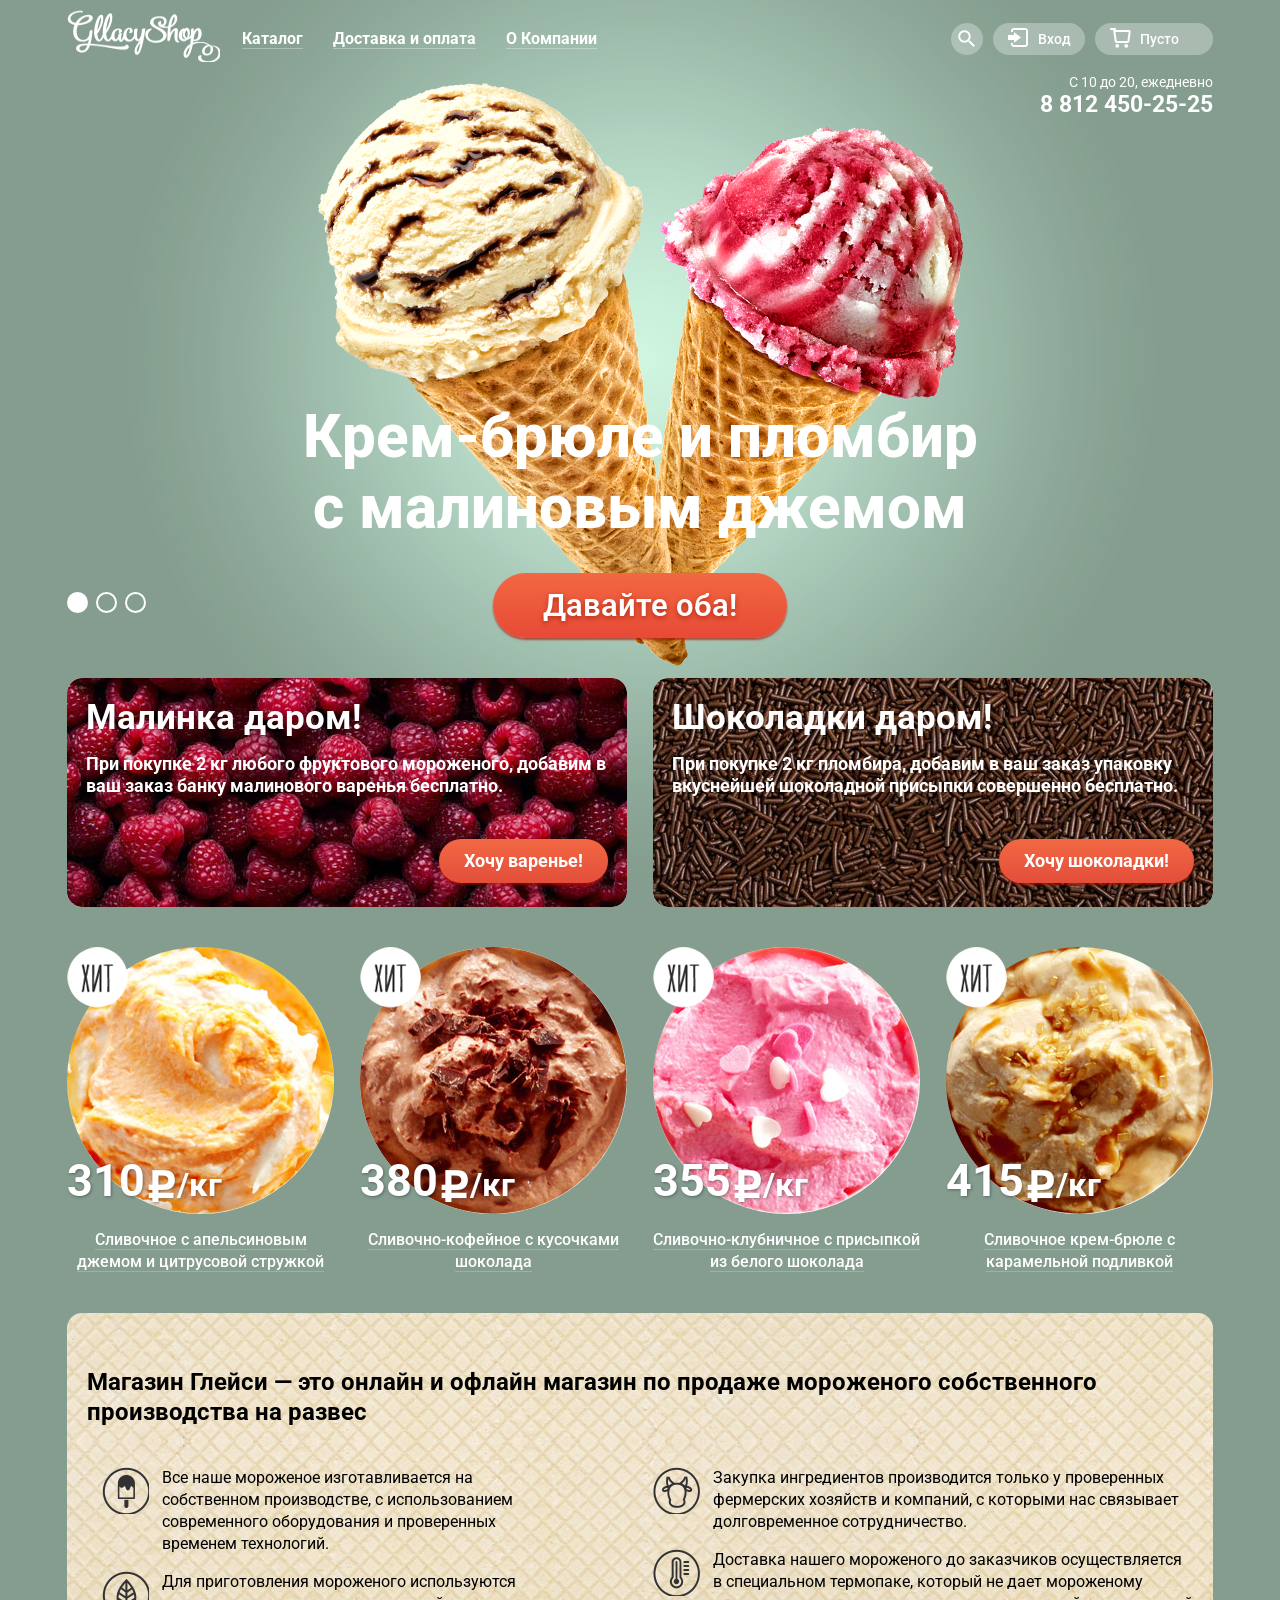
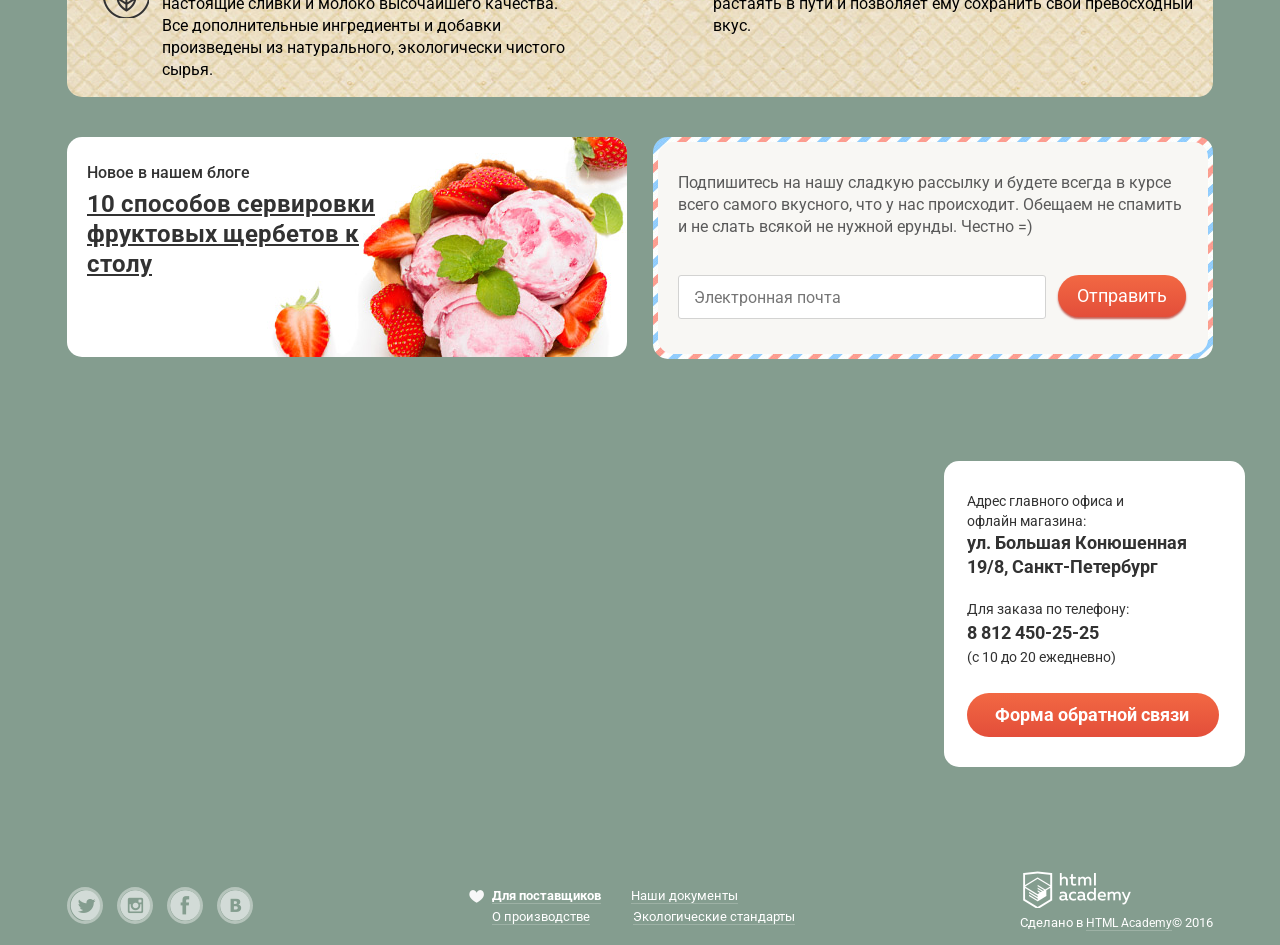
==== index.html @ 18c5b80d "gllacy" ====
<!DOCTYPE html>
<html lang="ru">

<head>
    <meta charset="utf-8">
    <link rel="stylesheet" href="css/style-min.css">
    <link rel="stylesheet" href="css/normalize-min.css">
    <link href="https://fonts.googleapis.com/css?family=Roboto:400,500,700,900&subset=latin,cyrillic" rel="stylesheet" type="text/css">
    <title>Gllacy</title>
</head>

<body>
    <input type="radio" id="btn-1" name="toggle" checked>
    <input type="radio" id="btn-2" name="toggle">
    <input type="radio" id="btn-3" name="toggle">
    <div class="site-wrapper">
        <div class="content-wrapper">
            <header class="main-header clearfix">
                <div class="main-logo">
                    <img src="img/logo.png" alt="Header Logo" height="52" width="153">
                </div>
                <nav class="main-navigation">
                    <ul class="main-navigation-items">
                        <li>
                            <a href="catalog.html">Каталог</a>
                            <ul class="main-navigation-inside-menu">
                                <li><a href="#">Новинки</a></li>
                                <li><a href="#">Сливочное</a></li>
                                <li><a href="#">Щербеты</a></li>
                                <li><a href="#">Фруктовый лёд</a></li>
                                <li><a href="#">Мелорин</a></li>
                            </ul>
                        </li>
                        <li><a href="#">Доставка и оплата</a></li>
                        <li><a href="#">О Компании</a></li>
                    </ul>
                </nav>
                <div class="user">
                    <div class="user-block">
                        <div class="search-block">
                            <a class="search-link sprite" href="#"></a>
                            <form action="#" method="POST">
                                <input type="search" name="search" placeholder="Что ищем?">
                            </form>
                        </div>

                        <div class="user-login-block">
                            <a class="user-login-link" href="#">Вход</a>
                            <form class="clearfix" action="#" method="POST">
                                <input type="email" name="login-email" id="login-email" placeholder="Электронная почта">
                                <input type="password" name="login-password" id="login-password" placeholder="Пароль">
                                <button class="btn" type="submit">Войти</button>
                                <div class="form-link">
                                    <a href="#">Забыли пароль?</a>
                                    <a href="#">Новая регистрация</a>
                                </div>
                            </form>
                        </div>

                        <div class="user-box">
                            <a class="user-box-link" href="#">Пусто</a>
                        </div>
                    </div>

                    <div class="user-contacts">
                        <p>С 10 до 20, ежедневно <span class="user-contacts-number">8 812 450-25-25</span></p>
                    </div>
                </div>
            </header>
            <div class="slider">
                <div class="slide" id="slide1">
                    <div class="slide-title">Крем-брюле и пломбир с малиновым джемом</div>
                    <a class="slide-btn" href="#">Давайте оба!</a>
                </div>
                <div class="slide" id="slide2">
                    <div class="slide-title">Шоколадный пломбир и лимонный сорбет</div>
                    <a class="slide-btn" href="#">Давайте оба!</a>
                </div>
                <div class="slide" id="slide3">
                    <div class="slide-title">Пломбир с помадкой и клубничный щербет</div>
                    <a class="slide-btn" href="#">Давайте оба!</a>
                </div>
                <div class="slider-controls">
                    <label for="btn-1"></label>
                    <label for="btn-2"></label>
                    <label for="btn-3"></label>
                </div>
            </div>
            <div class="promo clearfix">
                <div class="promo-left">
                    <h2 class="promo-title">Малинка даром!</h2>
                    <p>При покупке 2 кг любого фруктового мороженого, добавим в ваш заказ банку малинового варенья бесплатно.</p>
                    <a class="btn" href="#">Хочу варенье!</a>
                </div>
                <div class="promo-right">
                    <h2 class="promo-title">Шоколадки даром!</h2>
                    <p>При покупке 2 кг пломбира, добавим в ваш заказ упаковку вкуснейшей шоколадной присыпки совершенно бесплатно.</p>
                    <a class="btn" href="#">Хочу шоколадки!</a>
                </div>
            </div>
            <div class="ice-creams-wrapper clearfix">
                <div class="ice-creams">
                    <div class="ice-cream">
                        <div class="ice-cream-price">
                            <a href="#" class="bestseller-img">
                                <img src="img/orange-ice-cream.jpg" alt="Сливочно-апельсиновое мороженое" width="267" height="267">
                            </a>
                            <span class="price">
                  <span>310</span>
                            <span>/кг</span>
                            </span>
                        </div>
                        <p><a href="#">Сливочное с апельсиновым джемом и цитрусовой стружкой</a></p>
                        <a class="btn" href="#">Быстрый просмотр</a>
                    </div>
                </div>


                <div class="ice-creams">
                    <div class="ice-cream">
                        <div class="ice-cream-price">
                            <a href="#">
                                <img src="img/choco-ice-cream.jpg" alt="Сливочно-кофейное мороженое" width="267" height="267">
                            </a>
                            <span class="price">
                  <span>380</span>
                            <span>/кг</span>
                            </span>
                        </div>
                        <p><a href="#">Сливочно-кофейное с кусочками шоколада</a></p>
                        <a class="btn" href="#">Быстрый просмотр</a>
                    </div>
                </div>

                <div class="ice-creams">
                    <div class="ice-cream">
                        <div class="ice-cream-price">
                            <a href="#">
                                <img src="img/strawberry-ice-cream.jpg" alt="Сливочно-клубничное мороженое" width="267" height="267">
                            </a>
                            <span class="price">
                  <span>355</span>
                            <span>/кг</span>
                            </span>
                        </div>
                        <p><a href="#">Сливочно-клубничное с присыпкой из белого шоколада</a></p>
                        <a class="btn" href="#">Быстрый просмотр</a>
                    </div>
                </div>

                <div class="ice-creams">
                    <div class="ice-cream">
                        <div class="ice-cream-price">
                            <a href="#">
                                <img src="img/caramel-ice-cream.jpg" alt="крем-брюле мороженое" width="267" height="267">
                            </a>
                            <span class="price">
                  <span>415</span>
                            <span>/кг</span>
                            </span>
                        </div>
                        <p><a href="#">Сливочное крем-брюле с карамельной подливкой</a></p>
                        <a class="btn" href="#">Быстрый просмотр</a>
                    </div>
                </div>
            </div>

            <section class="content-description clearfix">
                <h3 class="content-description-h3">Магазин Глейси  — это онлайн и офлайн магазин по продаже мороженого собственного производства на развес</h3>
                <div class="content-description-left">
                    <p class="left-1">Все наше мороженое изготавливается на собственном производстве, с использованием современного оборудования и проверенных временем технологий.</p>
                    <p class="left-2">Для приготовления мороженого используются настоящие сливки и молоко высочайшего качества. Все дополнительные ингредиенты и добавки произведены из натурального, экологически чистого сырья.</p>
                </div>
                <div class="content-description-right">
                    <p class="right-1">Закупка ингредиентов производится только у проверенных фермерских хозяйств и компаний, с которыми нас связывает долговременное сотрудничество.</p>
                    <p class="right-2">Доставка нашего мороженого до заказчиков осуществляется в специальном термопаке, который не дает мороженому растаять в пути и позволяет ему сохранить свой превосходный вкус.</p>
                </div>
            </section>
            <div class="blog clearfix">
                <div class="blog-news">
                    <h2 class="blog-news-title">Новое в нашем блоге</h2>
                    <p class="blog-news-text"><a href="#">10 способов сервировки фруктовых щербетов к столу</a></p>

                </div>
                <div class="delivery">
                    <div class="delivery-content">
                        <p>Подпишитесь на нашу сладкую рассылку и будете всегда в курсе всего самого вкусного, что у нас происходит. Обещаем не спамить и не слать всякой не нужной ерунды. Честно =)</p>
                        <form action="#" method="POST">
                            <input type="email" name="email" placeholder="Электронная почта">
                            <button class="btn" type="submit" name="button">Отправить</button>
                        </form>
                    </div>
                </div>
            </div>
        </div>
        <div class="map clearfix">
            <div class="map-frame">
                <iframe src="https://www.google.com/maps/embed?pb=!1m18!1m12!1m3!1d1998.5989424124054!2d30.320894616195037!3d59.9387968690478!2m3!1f0!2f0!3f0!3m2!1i1024!2i768!4f13.1!3m3!1m2!1s0x4696310fca5ba729%3A0xea9c53d4493c879f!2z0JHQvtC70YzRiNCw0Y8g0JrQvtC90Y7RiNC10L3QvdCw0Y8g0YPQuy4sIDE5LCDQodCw0L3QutGCLdCf0LXRgtC10YDQsdGD0YDQsywg0KDQvtGB0YHQuNGPLCAxOTExODY!5e0!3m2!1sru!2sgr!4v1468565893571"
                    width="100%" height="450" frameborder="0" style="border:0" allowfullscreen></iframe>
            </div>
            <div class="contacts">
                <p>Адрес главного офиса и
                    <br>офлайн магазина:<span>ул. Большая Конюшенная 19/8, Санкт-Петербург</span></p>
                <p>Для заказа по телефону:
                    <br><span>8 812 450-25-25</span>(с 10 до 20 ежедневно)</p>
                <a href="#" class="btn">Форма обратной связи</a>
            </div>
        </div>
        <div class="content-wrapper">
            <footer class="main-footer clearfix">
                <div class="social">
                    <a href="#" class="social-btn social-icon-tw">Twitter</a>
                    <a href="#" class="social-btn social-icon-insta">Instagram</a>
                    <a href="#" class="social-btn social-icon-fb">Facebook</a>
                    <a href="#" class="social-btn social-icon-vk">Vkontakte</a>
                </div>

                <ul class="production">
                    <li class="production-list"><a href="#">Для поставщиков</a></li>
                    <li class="production-list"><a href="#">Наши документы</a></li>
                    <li class="production-list"><a href="#">О производстве</a></li>
                    <li class="production-list"><a href="#">Экологические стандарты</a></li>
                </ul>

                <div class="copyright">
                    <a href="#" class="copyright-logo"></a>
                    <p class="copyright-text">Сделано в <a href="http://www.htmlacademy.ru">HTML Academy</a>© 2016</p>
                </div>
            </footer>
            <div class="modal-overlay"></div>
            <div class="feedback">
                <button class="feedback-btn feedback-btn-close" type="button" name="button"><img src="img/reset.png" alt="закрыть" width="17" height="17">закрыть</button>
                <div class="feedback-title">Мы обязательно вам ответим!</div>
                <form action="#" method="post">
                    <input type="text" name="login" id="name-feedback" placeholder="Как вас зовут?">
                    <input type="email" name="email" id="email-feedback" placeholder="Ваша почта для ответа?">
                    <textarea name="name" rows="8" cols="40" placeholder="Напишите что-нибудь..."></textarea>
                    <button class="btn" type="submit" name="button">Отправить</button>
                </form>
            </div>
        </div>
    </div>
    <script src="js/popup-min.js"></script>
</body>

</html>
---- css/style-min.css ----
body{font-family:"Roboto","Arial",sans-serif;font-size:16px;font-weight:400;color:#fff;background-color:#849d8f}body input,body textarea{color:#000}.clearfix::after{content:"";display:table;clear:both}.main-logo{float:left;width:160px;padding-top:10px}.main-navigation{float:left;width:650px}.main-navigation-items .active{border:none}.main-navigation-items{padding:23px 0;margin:0;font-size:0;list-style:none}.main-navigation-items>li{position:relative;display:inline-block;vertical-align:top;margin-right:0;padding-bottom:5px;font-size:16px}.main-navigation-items>li>a{position:relative;display:block;padding:7px 15px;font-size:16px;line-height:18px;font-weight:700;color:#fff;text-decoration:none}.main-navigation-items>li>a::before{content:"";display:block;position:absolute;top:25px;left:15px;right:15px;height:1px;background-color:rgba(255,255,255,.3)}.inner-page .active::before,.main-navigation-items>li:hover>a::before,body>input[type=radio]{display:none}.inner-page main{border-bottom:1px solid #a9bbb1}.main-navigation-items>li:hover>a{background:#f8f7f4;color:#333;border-radius:50px;text-decoration:none}.main-navigation-items>li>a:active{background:#ededed;color:#333;border-radius:50px;text-decoration:none;box-shadow:inset 0 2px 1px 0 #696969}.main-navigation-items li:hover a~.main-navigation-inside-menu,.search-block:hover .search-link~form,.user-login-block:hover .user-login-link~form{display:block}.main-navigation-inside-menu{position:absolute;top:36px;left:-5px;z-index:100;display:none;width:145px;padding:0;margin:0;box-shadow:0 20px 20px 0 rgba(0,0,0,.4);list-style:none;border-bottom-left-radius:5px;border-bottom-right-radius:5px}.main-navigation-inside-menu li:first-child a{border-top-left-radius:5px;border-top-right-radius:5px}.main-navigation-inside-menu li:last-child a{border-bottom-left-radius:5px;border-bottom-right-radius:5px}.main-navigation-inside-menu a{font-size:14px;line-height:16px;display:block;padding-left:20px;padding-top:8px;padding-bottom:7px;color:#323232;background:#f8f7f4;text-decoration:none}.main-navigation-inside-menu a:hover{background:#fbded7;color:#323232}.main-navigation-inside-menu a:active{background:#f6b5a5;color:#fff}.main-navigation-inside-menu li:first-child a{position:relative;font-size:14px;line-height:16px;padding-top:12px;padding-bottom:12px;font-weight:700}.main-navigation-inside-menu li:first-child a:after{content:"";position:absolute;top:40px;left:8px;right:8px;height:1px;background:#d1d0ce}.main-navigation-inside-menu li:last-child a{padding-bottom:15px}.user{max-width:267px;float:right;margin-top:23px;font-size:0}.search-link{display:block;text-indent:-1000px;background-color:rgba(255,255,255,.3);border-radius:50%;width:32px;height:32px}.search-link::before{content:"";position:absolute;top:7px;left:7px;background-image:url(../img/sprite.png);background-position:-171px -134px;width:17px;height:17px}.search-link:hover::before{background-position:-144px -134px}.search-block{position:relative;display:inline-block;vertical-align:top;font-size:16px;margin-right:10px;padding-bottom:5px}.search-block form{position:absolute;top:37px;left:-308px;z-index:100;display:none;width:310px;background:#f8f7f4;padding:20px 15px;border-radius:5px;box-shadow:0 20px 20px 0 rgba(0,0,0,.4)}.search-block form input[type=search]{width:100%;height:42px;padding:8px 13px;box-sizing:border-box;border:1px solid #d3d3d2;border-radius:3px}.search-block form input[type=search]:hover{border-radius:3px;border:2px solid #c7c6c5}.search-block form input[type=search]:focus{border-radius:3px;border:2px solid #8fbdec}.user-login-block{position:relative;display:inline-block;vertical-align:top;font-size:16px;margin-right:10px;padding-bottom:5px;width:92px}.user-login-link::before{content:"";position:absolute;top:5px;left:15px;background:url(../img/sprite.png) no-repeat;width:20px;height:19px;background-position:-142px -35px}.user-login-link:hover::before{background-position:-163px -64px}.user-login-link{display:block;padding:8px 15px 8px 45px;line-height:16px;font-size:14px;font-weight:500;color:#fff;text-decoration:none;background-color:rgba(255,255,255,.3);border-radius:50px}.user-login-link:hover{background:#f8f7f4;color:#323232}.user-login-block form{position:absolute;top:37px;left:-184px;z-index:9;display:none;width:240px;padding:18px 20px;background:#f8f7f4;border-radius:5px;box-shadow:0 20px 20px 0 rgba(0,0,0,.4)}.user-login-block form input[type=email],.user-login-block form input[type=password]{width:241px;height:44px;padding:10px 15px;margin-bottom:20px;box-sizing:border-box;border:1px solid #d3d3d2;border-radius:5px}.delivery-content input[type=email]:hover,.user-login-block form input[type=email]:hover,.user-login-block form input[type=password]:hover{border-radius:3px;border:2px solid #c7c6c5}.delivery-content input[type=email]:focus,.user-login-block form input[type=email]:focus,.user-login-block form input[type=password]:focus{border-radius:3px;border:2px solid #8fbdec}.user-login-block .btn{font-size:18px;line-height:24px;font-weight:500;padding:11px 25px;margin-right:18px;border-radius:23px;color:#fff;background:#e95038;background-image:linear-gradient(to bottom,#f26843,#e34e3a);border:none}.form-link{width:120px;float:right}.user-login-block form a{display:block;vertical-align:top;font-size:13px;line-height:24px;font-weight:400;color:#323232}.user-box{display:inline-block;vertical-align:top;font-size:14px;position:relative;width:118px;padding-bottom:5px}.user-box-link{display:block;padding:8px 0 8px 45px;font-size:14px;line-height:16px;font-weight:500;color:#fff;background-color:rgba(255,255,255,.3);border-radius:50px;text-decoration:none}.user-box-link::before{content:"";position:absolute;top:5px;left:15px;background:url(../img/sprite.png) no-repeat;width:21px;height:20px;background-position:-5px -5px}.inner-page .user-box-link,.user-box-link:hover{color:#323232;background:#f7f6f3}.user-box-link:hover::before{width:21px;height:20px;background-position:-36px -5px}.inner-page .user-box-link::before{background-position:-67px -5px}.inner-page .user-box:hover .user-box-table{display:table}.user-box-table,.user-box-table .table-a{font-size:13px;line-height:16px;font-weight:400;color:#323232}.user-box-table{position:absolute;top:36px;right:-30px;z-index:10;display:none;width:540px;padding:15px 15px 17px;background:#f8f7f4;border-radius:3px;box-shadow:0 20px 20px 0 rgba(0,0,0,.4);border-collapse:separate}.user-box-table a{text-decoration:none}.user-box-table .table-a{text-decoration:none}.user-box-table td{padding-right:4px;padding-bottom:16px;max-width:187px}.user-box-table .box-btn .btn{font-family:"Roboto","Arial",sans-serif;font-size:18px;font-weight:700;line-height:24px;color:#fff;padding:10px 15px;float:right}.user-box-table .box-btn{padding:0}.user-box-table td:last-child{padding-right:0}.user-box-table .price-end{border-top:1px solid #cacac7;font-weight:700;font-size:15px;line-height:18px;padding-top:15px;padding-bottom:12px;text-align:right}.user-box-table .price-td{color:#cccbca}.user-contacts{font-size:14px;line-height:16px;font-weight:400;text-align:right}.user-contacts span{display:block;margin-top:3px;font-size:23px;line-height:24px;font-weight:700}.site-wrapper{min-width:940px;background-repeat:no-repeat;background-position:top center;transition:background-image .5s ease,background-color .5s ease}.site-wrapper:after,.site-wrapper:before{content:"";visibility:hidden;background-image:url(../img/ice-cream-third-slide.png)}.site-wrapper:after{background-image:url(../img/ice-creams-second-slide.png)}.content-wrapper{width:1146px;margin:0 auto;padding:0 27px}.content-wrapper .btn{cursor:pointer;background-image:linear-gradient(to bottom,#f26843,#e34e3a);border-radius:50px;box-shadow:0 2px 2px 0 rgba(172,16,0,.64)}.content-wrapper .btn:hover,.site-wrapper .btn:hover{background-image:linear-gradient(to bottom,#f58669,#ec6f5e)}.content-wrapper .btn:active,.site-wrapper .btn:active{background-image:linear-gradient(to top,#e0603e,#d84732);box-shadow:inset 0 2px 2px 0 #942718}.slider{position:relative;padding-top:270px;text-align:center;color:#fff;margin-bottom:40px}.slide{display:none}.slide-title{width:700px;margin:0 auto 30px;font-weight:800;font-size:60px}.slider label:hover{background-color:rgba(255,255,255,.3)}.slide-btn{display:inline-block;padding:12px 50px;font-weight:600;font-size:31px;line-height:41px;vertical-align:top;color:#fff;text-decoration:none;text-shadow:0 2px 5px rgba(160,32,11,.76);background:#f26843;background:-moz-linear-gradient(top,#f26843 0%,#e74a35 100%);background:-webkit-linear-gradient(top,#f26843 0%,#e74a35 100%);background:linear-gradient(to bottom,#f26843 0%,#e74a35 100%);border-radius:100px;box-shadow:0 2px 2px rgba(172,16,0,.64)}.slide-btn:hover{background:-moz-linear-gradient(top,#f58669 0%,#ec6f5e 100%);background:-webkit-linear-gradient(top,#f58669 0%,#ec6f5e 100%);background:linear-gradient(to bottom,#f58669 0%,#ec6f5e 100%);box-shadow:0 2px 2px #ac1000;color:#fff}.slide-btn:active{background:-moz-linear-gradient(top,#d84732 0%,#e1613e 100%);background:-webkit-linear-gradient(top,#d84732 0%,#e1613e 100%);background:linear-gradient(to bottom,#d84732 0%,#e1613e 100%);box-shadow:inset 0 2px 2px #ac1000}.slider-controls{position:absolute;bottom:25px;left:0;z-index:20;font-size:0}.slider-controls label{display:inline-block;width:17px;height:17px;margin-right:8px;vertical-align:top;background-color:transparent;border:2px solid #fff;border-radius:50%;cursor:pointer}#btn-1:checked~.site-wrapper #slide1,#btn-2:checked~.site-wrapper #slide2,#btn-3:checked~.site-wrapper #slide3{display:block}#btn-1:checked~.site-wrapper{background-color:#849d8f;background-image:url(../img/ice-creams-first-slide.png)}#btn-2:checked~.site-wrapper{background-color:#8996a6;background-image:url(../img/ice-creams-second-slide.png)}#btn-3:checked~.site-wrapper{background-color:#9d8b84;background-image:url(../img/ice-cream-third-slide.png)}#btn-1:checked~.site-wrapper label[for=btn-1],#btn-2:checked~.site-wrapper label[for=btn-2],#btn-3:checked~.site-wrapper label[for=btn-3]{background-color:#fff}.promo-title{margin:0;font-size:35px;line-height:41px;font-weight:700}.promo-left,.promo-right{width:522px;float:left;padding:19px 19px 24px;border-radius:15px}.promo-left{margin-right:26px;background:url(../img/content-raspberries.jpg) no-repeat}.promo-right{background:url(../img/content-choco.jpg) no-repeat}.promo .btn{float:right;display:inline-block;vertical-align:top;font-size:18px;line-height:24px;font-weight:700;padding:10px 25px;color:#fff;text-decoration:none;background:#ef6441;background-image:linear-gradient(to bottom,#f26843,#e34e3a);border-radius:50px}.promo .btn:hover{background-image:linear-gradient(to bottom,#f58669,#ec6f5e)}.promo .btn:active{background-image:linear-gradient(to top,#e0603e,#d84732);box-shadow:inset 0 2px 2px 0 #942718}.promo-left p,.promo-right p{font-size:18px;line-height:22px;font-weight:700;margin:15px 0 42px}.ice-creams,.promo .promo-left,.promo-right{margin-bottom:40px}.ice-creams{width:267px;float:left;margin-right:26px;text-align:center;border-radius:5px}.ice-creams:last-child{margin-right:0}.catalog-items:hover,.ice-creams:hover{z-index:100}.catalog-items,.ice-creams{position:relative}.catalog-items::after,.ice-creams::after{position:absolute;content:"";top:-5px;left:-5px;z-index:1;display:none;width:278px;height:405px;border-radius:4px;background:#f8f7f4;opacity:.3;box-shadow:0 20px 20px 0 rgba(0,0,0,.4)}.catalog-items:hover::after,.ice-creams:hover::after{display:block}.catalog-item .btn,.ice-cream .btn{position:absolute;left:25px;right:25px;top:320px;z-index:10;display:none;font-size:18px;line-height:24px;font-weight:700;text-align:center;text-decoration:none;color:#fff;padding:10px 13px;background:#f06341;background-image:linear-gradient(to bottom,#f26843,#e34e3a);border-radius:50px}.bestseller-item>p,.catalog-item>p,.ice-cream>p{text-align:center;margin:8px 0 0}.catalog-item>p>a,.ice-cream>p>a{font-size:16px;line-height:22px;font-weight:500;color:#fff;text-decoration:none;border-bottom:1px solid #9db1a5}.blog-news-text a:active,.blog-news-text a:hover,.catalog-item>p>a:active,.catalog-item>p>a:hover,.ice-cream>p>a:active,.ice-cream>p>a:hover{color:#ffbc9e}.catalog-items:hover .btn,.ice-cream:hover .btn,.ice-creams:hover .btn{display:inline-block;background-image:linear-gradient(to bottom,#f26843,#e34e3a);margin-top:20px}.catalog-content img,.catalog-item img,.ice-cream img,.ice-creams img{border-radius:50%}.catalog-price,.ice-cream-price{position:relative;font-size:45px;line-height:45px;font-weight:700}.catalog-items:hover .btn,.ice-cream:hover .btn{vertical-align:top}.catalog-items .btn:hover,.ice-cream .btn:hover{background-image:linear-gradient(to bottom,#f58669,#ec6f5e)}.catalog-items.btn:active,.ice-cream .btn:active{background-image:linear-gradient(to top,#e0603e,#d84732);box-shadow:inset 0 2px 2px 0 #942718}.ice-cream::before{content:"";position:absolute;width:61px;height:61px;top:0;left:0;background:url(../img/bestseller.png) no-repeat;z-index:101}.price{position:absolute;bottom:14px;left:0}.price span:first-child::before{content:"";position:absolute;top:15px;left:80px;width:31px;height:36px;background:url(../img/sprite.png) no-repeat;background-position:-211px -88px}.price span:first-child{position:relative;padding-right:21px;text-shadow:1px 1px 3px rgba(49,50,53,.5)}.price span:last-child{padding-right:0;font-size:33px;text-shadow:1px 1px 3px rgba(49,50,53,.5)}.catalog-item,.ice-cream{z-index:2;position:relative}.content-description{background-image:url(../img/wafer-bg.jpg);background-repeat:repeat;color:#000;margin-bottom:40px;padding-top:30px;padding-left:20px;padding-bottom:0;border-radius:15px}.content-description-left{width:480px;float:left}.content-description-right{width:480px;float:right;padding-right:20px}.content-description p{font-size:16px;line-height:22px}.content-description-left .left-1::before{content:"";position:absolute;left:15px;background:url(../img/sprite.png) no-repeat;width:47px;height:47px;background-position:-199px -5px}.content-description-left .left-2::before,.content-description-right .right-1::before,.content-description-right .right-2::before{content:"";position:absolute;left:15px;background:url(../img/sprite.png) no-repeat;width:47px;height:47px;background-position:-46px -105px}.content-description-left,.content-description-right,.range-filter label[for=max-price]{position:relative}.content-description-left p{padding-left:75px}.content-description-right .right-1::before,.content-description-right .right-2::before{left:-60px;background-position:-65px -35px}.content-description-right .right-2::before{background-position:-5px -164px}.blog-news-text a,.content-description-h3{font-size:24px;line-height:30px}.blog{margin-bottom:40px}.blog-news{width:520px;float:left;padding:25px 20px 30px;border-radius:15px;background:url(../img/strawberry-bg.jpg) no-repeat}.blog-news-title{padding:0;margin:0 0 5px;font-size:16px;line-height:22px;font-weight:500;color:#323232}.blog-news-text{margin:0 0 48px}.blog-news-text a{display:block;width:295px;font-weight:700;color:#323232}.delivery{width:550px;float:right;padding:5px;border-radius:15px;background:url(../img/email-pattern.jpg)}.delivery-content{width:510px;padding:30px 20px 35px;border-radius:15px;background:#f8f7f4}.delivery-content p{margin:0 0 37px;color:#5a5a5a;line-height:22px}.delivery-content input[type=email]{font-size:16px;line-height:24px;font-weight:400;width:368px;height:44px;box-sizing:border-box;padding:10px 15px;border-radius:3px;border:1px solid #d3d3d2;margin-right:8px}.delivery-content .btn{display:inline-block;vertical-align:top;padding:9px 19px;font-size:18px;line-height:24px;color:#fff;text-decoration:none;background:#f06441;background-image:linear-gradient(to bottom,#f26843,#e34e3a);border-radius:50px;border:none}.social{width:200px;float:left;margin-right:200px}.main-footer{margin-top:120px}.blog-img{margin:0}.catalog-form fieldset,.catalog-items{display:inline-block;vertical-align:top}.catalog-form fieldset{position:relative;border:none;background:#a9b9af;border-radius:50px;padding:9px 16px 9px 13px;margin-right:15px;margin-bottom:38px}.catalog-form legend{position:absolute;top:-21px;left:14px;font-size:14px;line-height:16px}.catalog-form select{background:0 0;border:none;color:#fff;outline:none;font-size:16px;line-height:18px;font-weight:500}.catalog-content{font-size:0;margin-bottom:46px}.catalog-items{width:267px;margin-right:25px;margin-bottom:35px}.catalog-item{font-size:16px}.catalog-content .catalog-items:nth-child(4n){margin-right:0}.catalog-form{width:880px;font-size:0;margin-bottom:2px}.container-main-title{margin:-12px 0 47px}.range-filter{width:188px;position:relative;font-size:14px;line-height:16px}.range-filter .scale{width:188px;height:4px;background:#d1dad3;margin:7px auto}.range-filter .bar{width:55%;margin-left:23px;height:4px;background:#f8f7f4}.range-filter .price-controls{position:absolute;top:-38px;left:43px}.price-controls input{width:66px;font-size:14px;line-height:16px;font-family:"Roboto",sans-serif;color:#fff;background:0 0;border:none;outline:none}.range-filter .toggle{position:absolute;top:-8px;width:20px;height:20px;background:#f8f7f4;border-radius:50%;box-shadow:0 2px 2px 0 rgba(0,0,0,.1);cursor:pointer}.range-filter .min-toggle:hover{top:-9px;left:21px;border:1px solid transparent}.range-filter .max-toggle:hover{top:-9px;right:49px;border:1px solid transparent}.min-toggle{left:22px}.max-toggle{right:50px}.range-filter label[for=max-price]:before{content:"";position:absolute;top:7px;left:-15px;width:7px;height:1px;background:#fff}.catalog-form .catalog-form-select{padding:7px 9px 8px}.catalog-form-select:hover{background:#fff;cursor:pointer}.catalog-form-select:hover select{color:#323232;cursor:pointer}.catalog-form option{color:#323232;font-size:14px;line-height:16px}.catalog-form input[type=checkbox],.catalog-form input[type=radio]{display:none}.fat-content label{padding-right:18px}.fat-content label,.fillers-content label{position:relative;padding-left:32px;font-size:16px;line-height:18px;font-weight:500}.fat-content label:last-of-type,.fillers-content label:last-of-type{padding-right:0}.fillers-content label{padding-right:21px}.fat-content label::before{content:"";position:absolute;top:1px;left:3px;width:18px;height:18px;border:1px solid #f8f7f4;border-radius:50%;background:0 0}.input-radio:checked+label::after{content:"";position:absolute;top:6px;left:8px;width:10px;height:10px;background:#f8f7f4;border-radius:50%}.fillers-content label::before{content:"";position:absolute;top:1px;left:2px;width:18px;height:18px;border:1px solid #fff;border-radius:3px;background:0 0}.input-checkbox:checked+label::after{content:"";position:absolute;top:5px;left:5px;width:15px;height:14px;background-image:url(../img/sprite.png);background-position:-128px -5px;background-repeat:no-repeat}.fat-content label:hover::before,.fillers-content label:hover::before{width:16px;height:16px;border-width:2px}.inner-page label{cursor:pointer}body .btn,body input{outline:none;border:none}.catalog-form .catalog-btn{display:inline-block;vertical-align:top;font-size:16px;line-height:18px;font-weight:500;color:#fff;padding:7px 28px;background:#9cb0a4;border:2px solid #fbfcfb;border-radius:50px;cursor:pointer}.catalog-form .catalog-btn:hover{padding:9px 30px;background:#fbfcfb;border:none;color:#323232}.catalog-form .catalog-btn:active{padding:9px 30px;background:#eaeaea;border:none;color:#323232;box-shadow:inset 0 2px 2px 0 #696969}.pagination{float:right;width:267px;margin-bottom:30px;text-align:right;font-size:0}.pagination .active{background:#fff;color:#323232}.pagination .disabled{opacity:.3}.pagination a,.production a{color:#fff;text-decoration:none}.pagination a,.social-btn{display:inline-block;border-radius:50%}.pagination a{text-align:center;background:0 0;padding-left:1px;font-weight:500;line-height:27px;vertical-align:middle;width:27px;height:27px;font-size:16px}.pagination a:hover{background-color:#9db1a5;color:#fff}.pagination a:active{background:#fff;color:#323232}.pagination .next,.pagination .prev{position:relative;font-size:0}.pagination .next::before,.pagination .prev::before{content:"";position:absolute;background-image:url(../img/sprite.png)}.pagination .prev::before{left:10px;top:5px}.pagination .next::before{top:7px;right:10px}.pagination .prev::before{width:8px;height:14px;background-position:-231px -62px}.pagination .next::before{width:8px;height:14px;background-position:-193px -62px}.pagination .next:active,.pagination .next:hover,.pagination .prev:active,.pagination .prev:hover{background-color:transparent}.social-btn{vertical-align:top;width:30px;height:31px;margin-right:10px;border:3px solid #c2cec7;background:url(../img/sprite.png) no-repeat;background-position:-62px -164px;opacity:.8;font-size:0}.social-btn:hover{opacity:1}.social-btn:active{box-shadow:inset 0 2px 1px 0 #888}.social-icon-insta{background-position:-103px -105px}.social-icon-fb{background-position:-122px -64px}.social-icon-vk{background-position:-103px -164px}.production{position:relative;float:left;width:380px;padding:0 0 0 25px;margin:0 auto;font-size:0;text-align:left}.production-list{display:inline-block;vertical-align:top;margin-right:30px;margin-bottom:3px}.production::before{content:"";position:absolute;top:3px;left:2px;width:15px;height:13px;background:url(../img/sprite.png) no-repeat;background-position:-172px -35px}.production a{font-size:13px;line-height:18px;font-weight:400;border-bottom:1px solid #9db1a5}.production-list:first-child a{font-weight:700}.production li:nth-child(3){margin-right:43px}.copyright{position:relative;width:268px;float:right;text-align:right;margin-top:7px}.copyright-logo{position:absolute;top:-23px;left:78px;width:108px;height:37px;background:url(../img/logo-htmlacademy.png) no-repeat}.copyright-text a,.copyright>p{line-height:18px;font-weight:400;color:#fff}.copyright>p{margin-top:20px;font-size:13px}.copyright-text a{font-size:12px;text-decoration:none;border-bottom:1px solid #9db1a5}.copyright-text a:hover{color:#ffbc9e;border:none}.breadcrumbs-list a:active,.breadcrumbs-list a:hover,.copyright-text a:active,body a:hover{color:#ffbc9e}.breadcrumbs{padding:0;margin:16px 0 0;float:left;list-style:none;font-size:0}.breadcrumbs li{position:relative;display:inline-block;vertical-align:top;font-size:14px;line-height:16px;color:#fff;font-weight:400;padding-right:20px}.breadcrumbs li::before{content:"";position:absolute;top:5px;right:5px;width:6px;height:6px;background:url(../img/sprite.png) no-repeat;background-position:-183px -5px}.breadcrumbs li:last-child::before{display:none}.breadcrumbs-list a{text-decoration:none;font-size:14px;line-height:16px;color:#fff;font-weight:400;border-bottom:1px solid #aebeb5}.map-frame{position:absolute;z-index:5;width:100%;height:450px}.contacts{position:relative;z-index:6;width:255px;float:right;padding:30px 23px;margin-top:62px;margin-right:35px;border-radius:15px;background:#fff;font-size:14px;line-height:20px;font-weight:400;color:#323232}.contacts p{margin:0 0 18px}.contacts p:nth-child(2){line-height:24px;margin-bottom:24px}.contacts .btn,.contacts span{display:block;font-size:18px;line-height:24px;font-weight:700}.contacts .btn{display:inline-block;vertical-align:top;padding:10px 30px 10px 28px;border:none;border-radius:50px;text-decoration:none;color:#fff;background:#ee5c3e;background-image:linear-gradient(to bottom,#f26843,#e34e3a)}.feedback{position:fixed;top:25%;left:33%;z-index:100;width:427px;display:none;padding:16px 25px 25px;background:#f8f7f4;border-radius:7px}@keyframes bounce{0%{transform:translateY(-2000px)}70%{transform:translateY(30px)}90%{transform:translateY(-10px)}to{transform:translateY(0)}}.feedback-show{display:block;animation:bounce .6s}@keyframes shake{0%,to{transform:translateX(0)}10%,30%,50%,70%,90%{transform:translateX(-10px)}20%,40%,60%,80%{transform:translateX(10px)}}.modal-error{animation:shake .6s}.feedback-title{position:relative;margin-bottom:20px;font-size:24px;line-height:28px;color:#323232}.feedback-btn{position:absolute;top:15px;right:20px;z-index:100;width:20px;height:20px;border:none;background-color:transparent;outline:none;cursor:pointer;font-size:0}.feedback input[type=email],.feedback input[type=text]{font-family:"Roboto","Arial",sans-serif;font-size:16px;line-height:24px;padding:10px 12px;margin-bottom:20px;width:265px;height:44px;box-sizing:border-box;display:block;border-radius:3px;border:1px solid #d3d3d2}.feedback input[type=email]:hover,.feedback input[type=text]:hover{border-radius:3px;border:2px solid #c7c6c5}.feedback input[type=email]:focus,.feedback input[type=text]:focus{border-radius:3px;border:2px solid #8fbdec}.feedback textarea{width:100%;height:154px;box-sizing:border-box;padding:7px 12px;border-radius:3px;font-size:16px;line-height:24px;border:1px solid #d3d3d2;outline:none;margin-bottom:20px;resize:none}textarea:hover{border-radius:3px;border:2px solid #c7c6c5}textarea:focus{border-radius:3px;border:2px solid #8fbdec}.feedback .btn{float:right;display:block;vertical-align:top;font-size:18px;line-height:24px;font-weight:700;padding:10px 24px;color:#fff;text-decoration:none;border:none;background:#ef6441;background-image:linear-gradient(to bottom,#f26843,#e34e3a);border-radius:50px}.modal-overlay{position:fixed;top:0;left:0;z-index:12;display:none;width:100%;height:100%;background:rgba(0,0,0,.3)}.modal-overlay-show{display:block}.inner-footer{margin-top:50px}.active{background:#d07058;color:#fff;border-radius:50px;text-decoration:none}
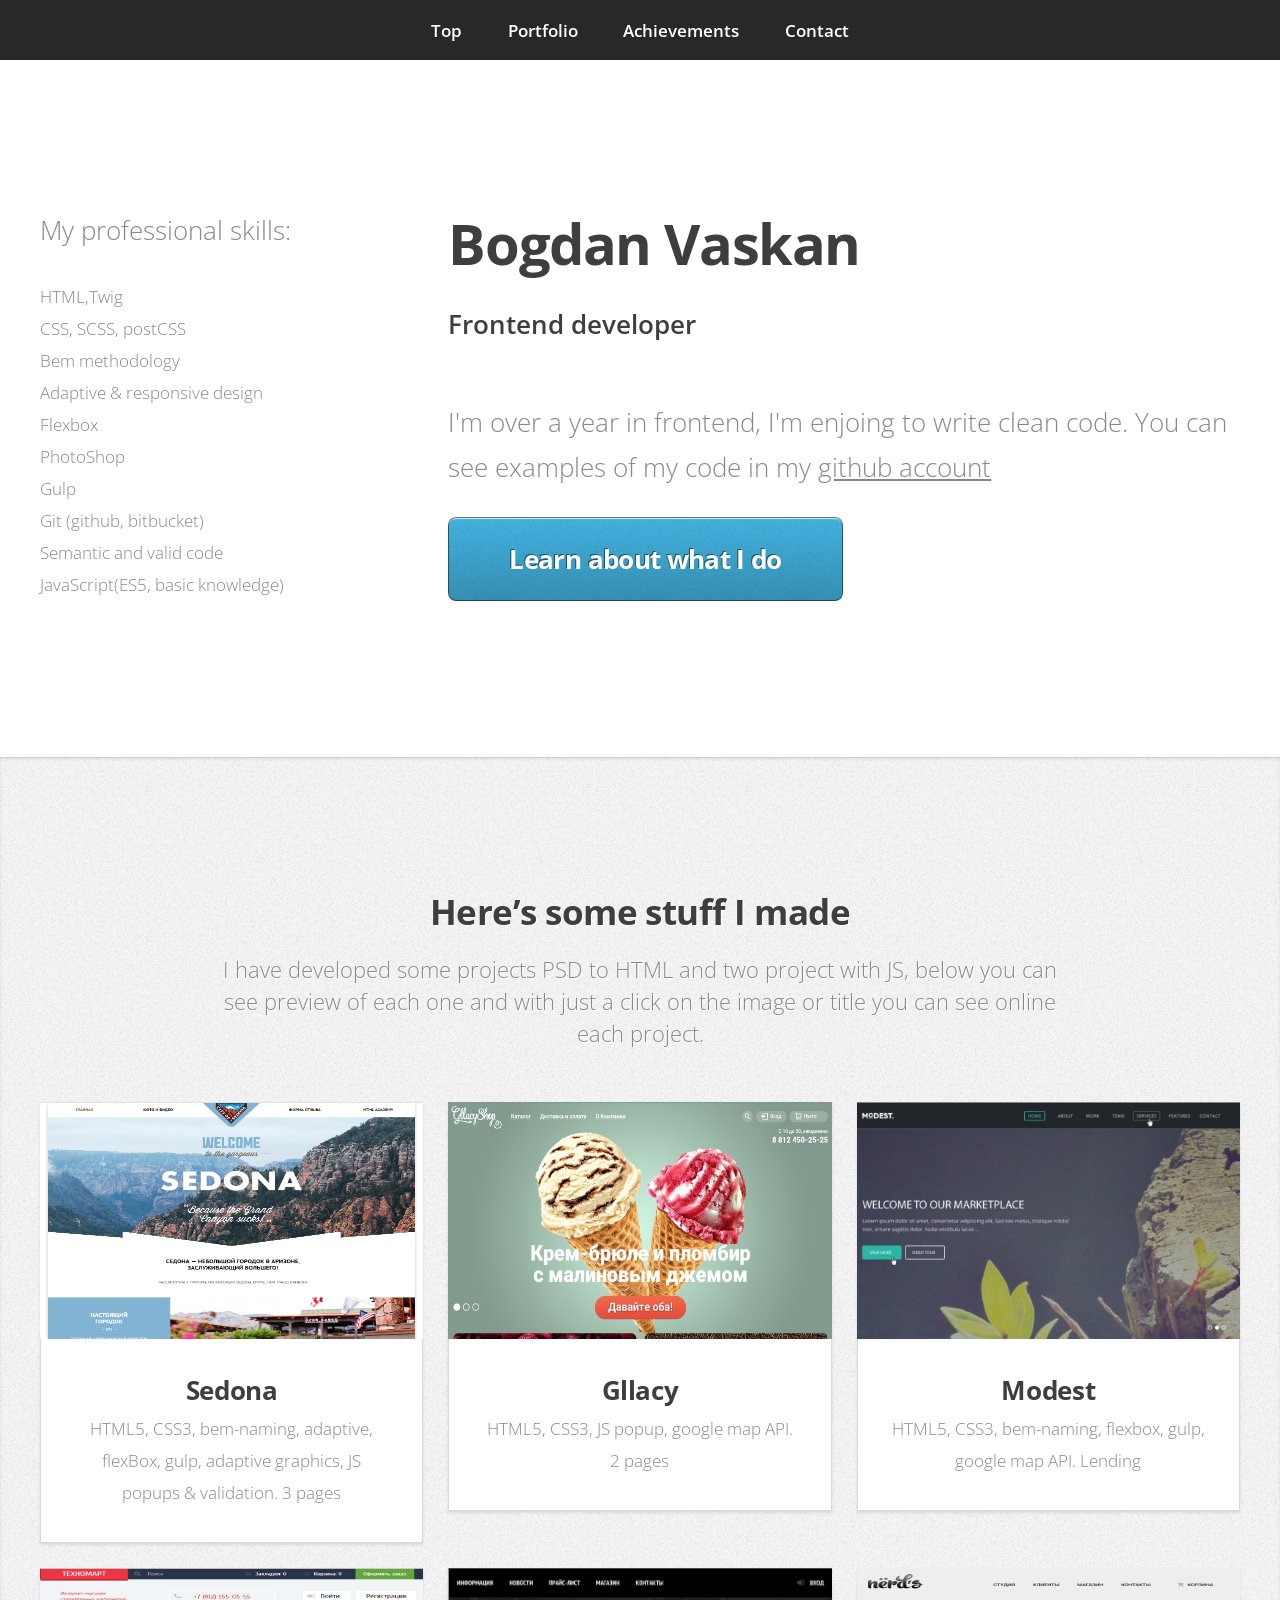
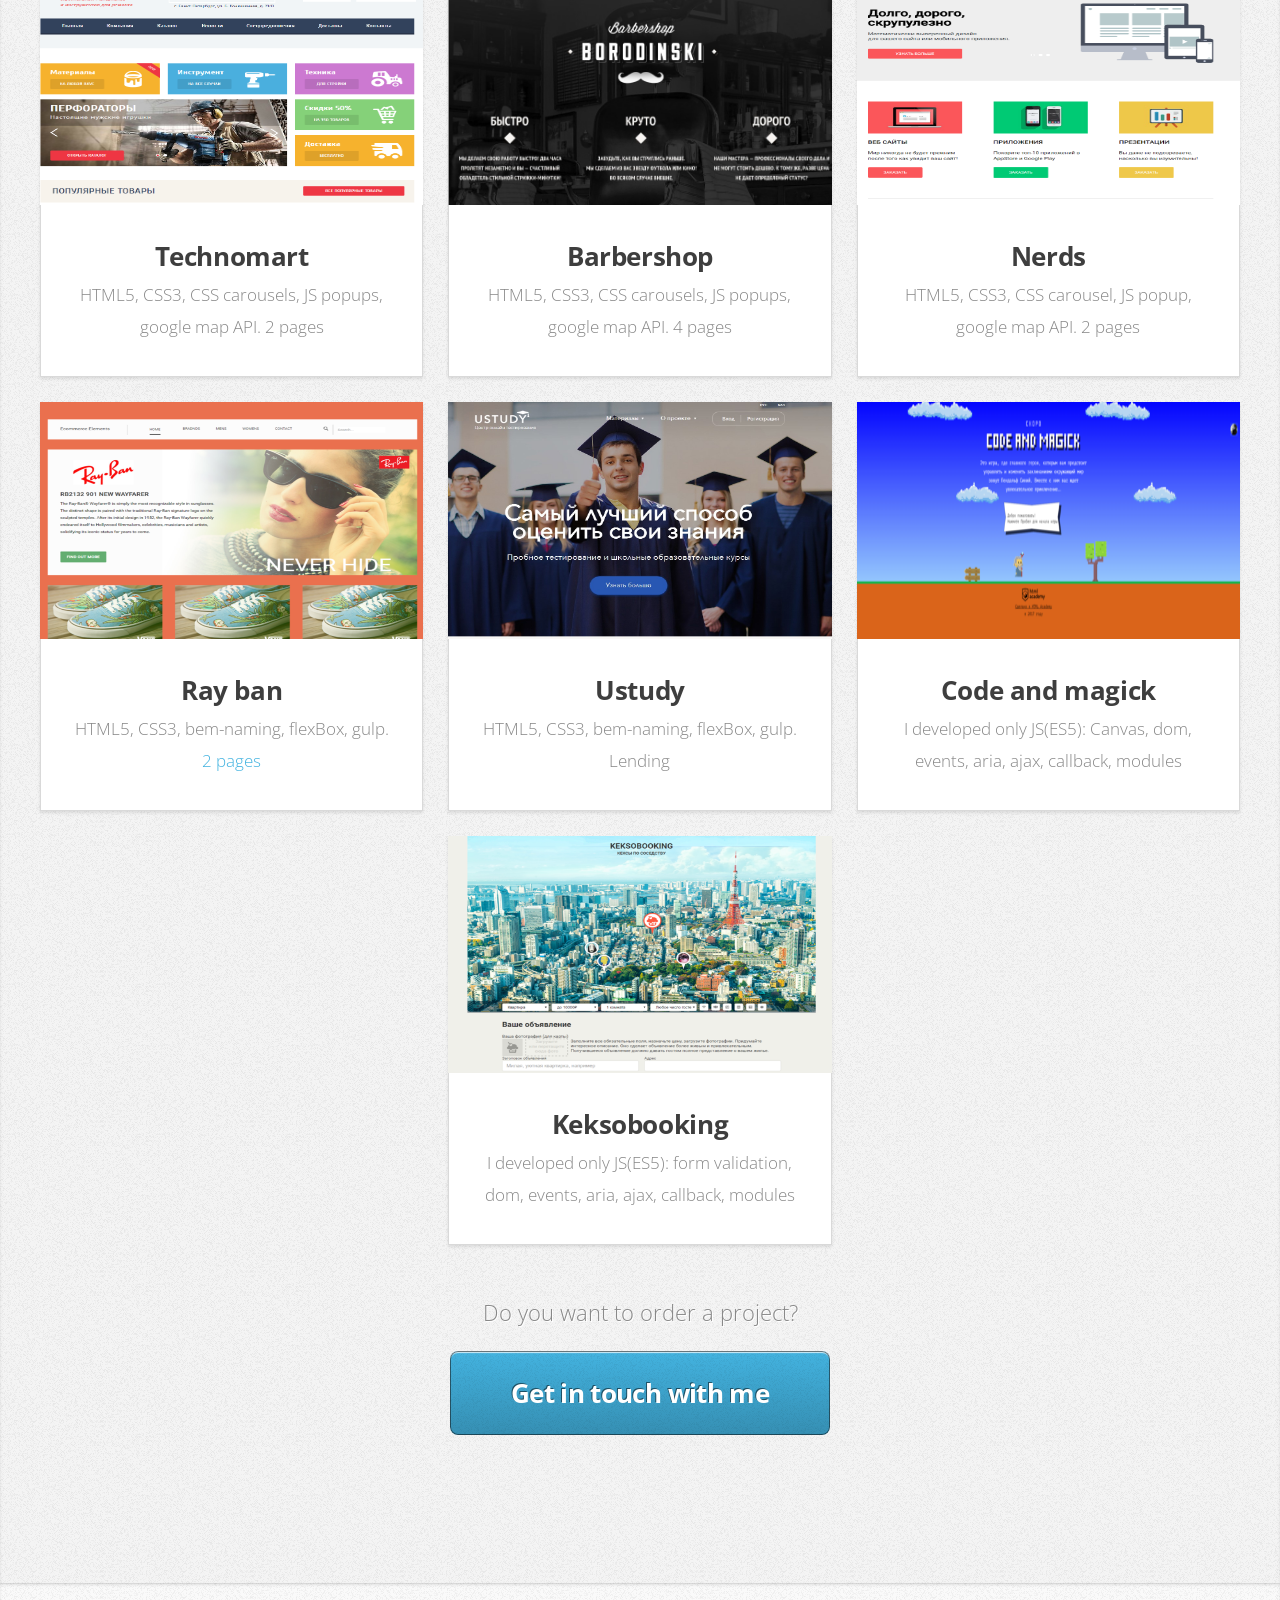
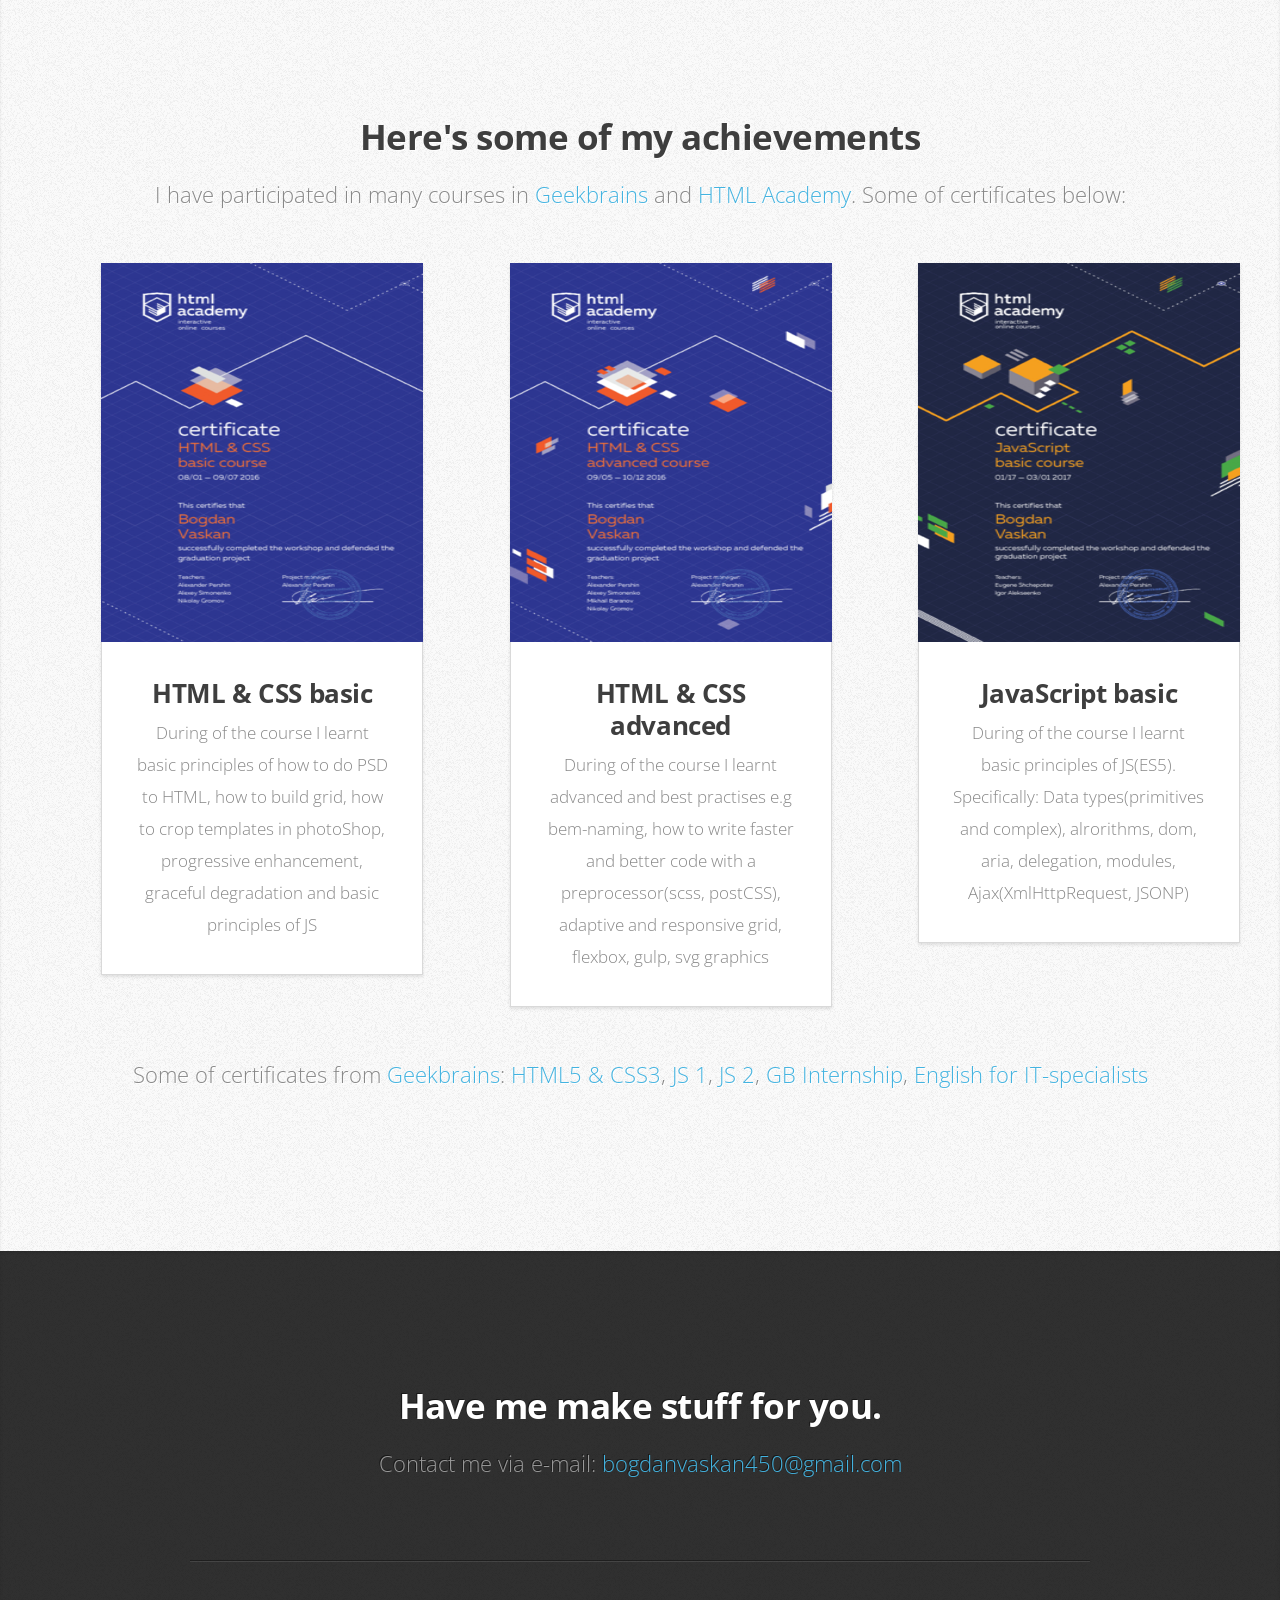
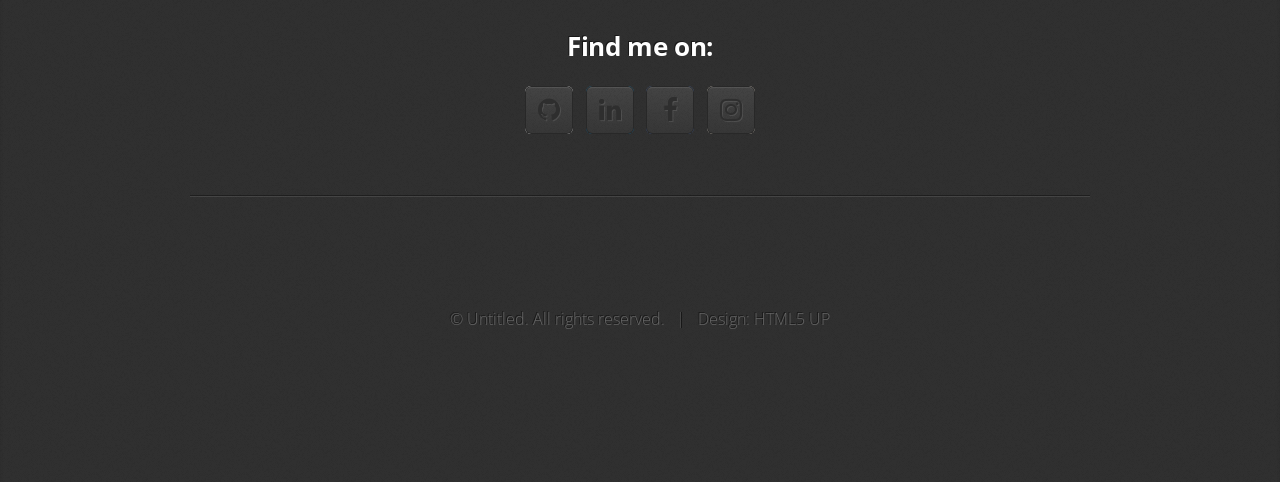
==== commit 22b812ee: "сделал портфолио" ====
--- a/index.html
+++ b/index.html
@@ -1,246 +1,243 @@
-<!DOCTYPE html>
-<html lang="ru">
-
-<head>
-    <meta charset="utf-8">
-    <link rel="stylesheet" href="css/style-min.css">
-    <link rel="stylesheet" href="css/normalize-min.css">
-    <link href="https://fonts.googleapis.com/css?family=Roboto:400,500,700,900&subset=latin,cyrillic" rel="stylesheet" type="text/css">
-    <title>Gllacy</title>
-</head>
-
-<body>
-    <input type="radio" id="btn-1" name="toggle" checked>
-    <input type="radio" id="btn-2" name="toggle">
-    <input type="radio" id="btn-3" name="toggle">
-    <div class="site-wrapper">
-        <div class="content-wrapper">
-            <header class="main-header clearfix">
-                <div class="main-logo">
-                    <img src="img/logo.png" alt="Header Logo" height="52" width="153">
-                </div>
-                <nav class="main-navigation">
-                    <ul class="main-navigation-items">
-                        <li>
-                            <a href="catalog.html">Каталог</a>
-                            <ul class="main-navigation-inside-menu">
-                                <li><a href="#">Новинки</a></li>
-                                <li><a href="#">Сливочное</a></li>
-                                <li><a href="#">Щербеты</a></li>
-                                <li><a href="#">Фруктовый лёд</a></li>
-                                <li><a href="#">Мелорин</a></li>
-                            </ul>
-                        </li>
-                        <li><a href="#">Доставка и оплата</a></li>
-                        <li><a href="#">О Компании</a></li>
-                    </ul>
-                </nav>
-                <div class="user">
-                    <div class="user-block">
-                        <div class="search-block">
-                            <a class="search-link sprite" href="#"></a>
-                            <form action="#" method="POST">
-                                <input type="search" name="search" placeholder="Что ищем?">
-                            </form>
-                        </div>
-
-                        <div class="user-login-block">
-                            <a class="user-login-link" href="#">Вход</a>
-                            <form class="clearfix" action="#" method="POST">
-                                <input type="email" name="login-email" id="login-email" placeholder="Электронная почта">
-                                <input type="password" name="login-password" id="login-password" placeholder="Пароль">
-                                <button class="btn" type="submit">Войти</button>
-                                <div class="form-link">
-                                    <a href="#">Забыли пароль?</a>
-                                    <a href="#">Новая регистрация</a>
-                                </div>
-                            </form>
-                        </div>
-
-                        <div class="user-box">
-                            <a class="user-box-link" href="#">Пусто</a>
-                        </div>
-                    </div>
-
-                    <div class="user-contacts">
-                        <p>С 10 до 20, ежедневно <span class="user-contacts-number">8 812 450-25-25</span></p>
-                    </div>
-                </div>
-            </header>
-            <div class="slider">
-                <div class="slide" id="slide1">
-                    <div class="slide-title">Крем-брюле и пломбир с малиновым джемом</div>
-                    <a class="slide-btn" href="#">Давайте оба!</a>
-                </div>
-                <div class="slide" id="slide2">
-                    <div class="slide-title">Шоколадный пломбир и лимонный сорбет</div>
-                    <a class="slide-btn" href="#">Давайте оба!</a>
-                </div>
-                <div class="slide" id="slide3">
-                    <div class="slide-title">Пломбир с помадкой и клубничный щербет</div>
-                    <a class="slide-btn" href="#">Давайте оба!</a>
-                </div>
-                <div class="slider-controls">
-                    <label for="btn-1"></label>
-                    <label for="btn-2"></label>
-                    <label for="btn-3"></label>
-                </div>
-            </div>
-            <div class="promo clearfix">
-                <div class="promo-left">
-                    <h2 class="promo-title">Малинка даром!</h2>
-                    <p>При покупке 2 кг любого фруктового мороженого, добавим в ваш заказ банку малинового варенья бесплатно.</p>
-                    <a class="btn" href="#">Хочу варенье!</a>
-                </div>
-                <div class="promo-right">
-                    <h2 class="promo-title">Шоколадки даром!</h2>
-                    <p>При покупке 2 кг пломбира, добавим в ваш заказ упаковку вкуснейшей шоколадной присыпки совершенно бесплатно.</p>
-                    <a class="btn" href="#">Хочу шоколадки!</a>
-                </div>
-            </div>
-            <div class="ice-creams-wrapper clearfix">
-                <div class="ice-creams">
-                    <div class="ice-cream">
-                        <div class="ice-cream-price">
-                            <a href="#" class="bestseller-img">
-                                <img src="img/orange-ice-cream.jpg" alt="Сливочно-апельсиновое мороженое" width="267" height="267">
-                            </a>
-                            <span class="price">
-                  <span>310</span>
-                            <span>/кг</span>
-                            </span>
-                        </div>
-                        <p><a href="#">Сливочное с апельсиновым джемом и цитрусовой стружкой</a></p>
-                        <a class="btn" href="#">Быстрый просмотр</a>
-                    </div>
-                </div>
-
-
-                <div class="ice-creams">
-                    <div class="ice-cream">
-                        <div class="ice-cream-price">
-                            <a href="#">
-                                <img src="img/choco-ice-cream.jpg" alt="Сливочно-кофейное мороженое" width="267" height="267">
-                            </a>
-                            <span class="price">
-                  <span>380</span>
-                            <span>/кг</span>
-                            </span>
-                        </div>
-                        <p><a href="#">Сливочно-кофейное с кусочками шоколада</a></p>
-                        <a class="btn" href="#">Быстрый просмотр</a>
-                    </div>
-                </div>
-
-                <div class="ice-creams">
-                    <div class="ice-cream">
-                        <div class="ice-cream-price">
-                            <a href="#">
-                                <img src="img/strawberry-ice-cream.jpg" alt="Сливочно-клубничное мороженое" width="267" height="267">
-                            </a>
-                            <span class="price">
-                  <span>355</span>
-                            <span>/кг</span>
-                            </span>
-                        </div>
-                        <p><a href="#">Сливочно-клубничное с присыпкой из белого шоколада</a></p>
-                        <a class="btn" href="#">Быстрый просмотр</a>
-                    </div>
-                </div>
-
-                <div class="ice-creams">
-                    <div class="ice-cream">
-                        <div class="ice-cream-price">
-                            <a href="#">
-                                <img src="img/caramel-ice-cream.jpg" alt="крем-брюле мороженое" width="267" height="267">
-                            </a>
-                            <span class="price">
-                  <span>415</span>
-                            <span>/кг</span>
-                            </span>
-                        </div>
-                        <p><a href="#">Сливочное крем-брюле с карамельной подливкой</a></p>
-                        <a class="btn" href="#">Быстрый просмотр</a>
-                    </div>
-                </div>
-            </div>
-
-            <section class="content-description clearfix">
-                <h3 class="content-description-h3">Магазин Глейси  — это онлайн и офлайн магазин по продаже мороженого собственного производства на развес</h3>
-                <div class="content-description-left">
-                    <p class="left-1">Все наше мороженое изготавливается на собственном производстве, с использованием современного оборудования и проверенных временем технологий.</p>
-                    <p class="left-2">Для приготовления мороженого используются настоящие сливки и молоко высочайшего качества. Все дополнительные ингредиенты и добавки произведены из натурального, экологически чистого сырья.</p>
-                </div>
-                <div class="content-description-right">
-                    <p class="right-1">Закупка ингредиентов производится только у проверенных фермерских хозяйств и компаний, с которыми нас связывает долговременное сотрудничество.</p>
-                    <p class="right-2">Доставка нашего мороженого до заказчиков осуществляется в специальном термопаке, который не дает мороженому растаять в пути и позволяет ему сохранить свой превосходный вкус.</p>
-                </div>
-            </section>
-            <div class="blog clearfix">
-                <div class="blog-news">
-                    <h2 class="blog-news-title">Новое в нашем блоге</h2>
-                    <p class="blog-news-text"><a href="#">10 способов сервировки фруктовых щербетов к столу</a></p>
-
-                </div>
-                <div class="delivery">
-                    <div class="delivery-content">
-                        <p>Подпишитесь на нашу сладкую рассылку и будете всегда в курсе всего самого вкусного, что у нас происходит. Обещаем не спамить и не слать всякой не нужной ерунды. Честно =)</p>
-                        <form action="#" method="POST">
-                            <input type="email" name="email" placeholder="Электронная почта">
-                            <button class="btn" type="submit" name="button">Отправить</button>
-                        </form>
-                    </div>
-                </div>
-            </div>
-        </div>
-        <div class="map clearfix">
-            <div class="map-frame">
-                <iframe src="https://www.google.com/maps/embed?pb=!1m18!1m12!1m3!1d1998.5989424124054!2d30.320894616195037!3d59.9387968690478!2m3!1f0!2f0!3f0!3m2!1i1024!2i768!4f13.1!3m3!1m2!1s0x4696310fca5ba729%3A0xea9c53d4493c879f!2z0JHQvtC70YzRiNCw0Y8g0JrQvtC90Y7RiNC10L3QvdCw0Y8g0YPQuy4sIDE5LCDQodCw0L3QutGCLdCf0LXRgtC10YDQsdGD0YDQsywg0KDQvtGB0YHQuNGPLCAxOTExODY!5e0!3m2!1sru!2sgr!4v1468565893571"
-                    width="100%" height="450" frameborder="0" style="border:0" allowfullscreen></iframe>
-            </div>
-            <div class="contacts">
-                <p>Адрес главного офиса и
-                    <br>офлайн магазина:<span>ул. Большая Конюшенная 19/8, Санкт-Петербург</span></p>
-                <p>Для заказа по телефону:
-                    <br><span>8 812 450-25-25</span>(с 10 до 20 ежедневно)</p>
-                <a href="#" class="btn">Форма обратной связи</a>
-            </div>
-        </div>
-        <div class="content-wrapper">
-            <footer class="main-footer clearfix">
-                <div class="social">
-                    <a href="#" class="social-btn social-icon-tw">Twitter</a>
-                    <a href="#" class="social-btn social-icon-insta">Instagram</a>
-                    <a href="#" class="social-btn social-icon-fb">Facebook</a>
-                    <a href="#" class="social-btn social-icon-vk">Vkontakte</a>
-                </div>
-
-                <ul class="production">
-                    <li class="production-list"><a href="#">Для поставщиков</a></li>
-                    <li class="production-list"><a href="#">Наши документы</a></li>
-                    <li class="production-list"><a href="#">О производстве</a></li>
-                    <li class="production-list"><a href="#">Экологические стандарты</a></li>
-                </ul>
-
-                <div class="copyright">
-                    <a href="#" class="copyright-logo"></a>
-                    <p class="copyright-text">Сделано в <a href="http://www.htmlacademy.ru">HTML Academy</a>© 2016</p>
-                </div>
-            </footer>
-            <div class="modal-overlay"></div>
-            <div class="feedback">
-                <button class="feedback-btn feedback-btn-close" type="button" name="button"><img src="img/reset.png" alt="закрыть" width="17" height="17">закрыть</button>
-                <div class="feedback-title">Мы обязательно вам ответим!</div>
-                <form action="#" method="post">
-                    <input type="text" name="login" id="name-feedback" placeholder="Как вас зовут?">
-                    <input type="email" name="email" id="email-feedback" placeholder="Ваша почта для ответа?">
-                    <textarea name="name" rows="8" cols="40" placeholder="Напишите что-нибудь..."></textarea>
-                    <button class="btn" type="submit" name="button">Отправить</button>
-                </form>
-            </div>
-        </div>
-    </div>
-    <script src="js/popup-min.js"></script>
-</body>
-
+<!DOCTYPE HTML>
+<!--
+	Miniport by HTML5 UP
+	html5up.net | @ajlkn
+	Free for personal and commercial use under the CCA 3.0 license (html5up.net/license)
+-->
+<html>
+	<head>
+		<title>Bogdan Vaskan</title>
+		<meta charset="utf-8" />
+		<meta name="viewport" content="width=device-width, initial-scale=1" />
+		<!--[if lte IE 8]><script src="assets/js/ie/html5shiv.js"></script><![endif]-->
+		<link rel="stylesheet" href="assets/css/main.css" />
+		<!--[if lte IE 8]><link rel="stylesheet" href="assets/css/ie8.css" /><![endif]-->
+		<!--[if lte IE 9]><link rel="stylesheet" href="assets/css/ie9.css" /><![endif]-->
+	</head>
+	<body>
+
+		<!-- Nav -->
+			<nav id="nav">
+				<ul class="container">
+					<li><a href="#top">Top</a></li>
+					<li><a href="#portfolio">Portfolio</a></li>
+					<li><a href="#achievements">Achievements</a></li>
+					<li><a href="#contact">Contact</a></li>
+				</ul>
+			</nav>
+
+		<!-- Home -->
+			<div class="wrapper style1 first">
+				<article class="container" id="top">
+					<div class="row">
+						<div class="4u 12u(mobile)">
+							<p>My professional skills:</p>
+							<ul>
+								<li>HTML,Twig</li>
+								<li>CSS, SCSS, postCSS</li>
+								<li>Bem methodology</li>
+								<li>Adaptive & responsive design</li>
+								<li>Flexbox</li>
+								<li>PhotoShop</li>
+								<li>Gulp</li>
+								<li>Git (github, bitbucket)</li>
+								<li>Semantic and valid code</li>
+								<li>JavaScript(ES5, basic knowledge)</li>
+							</ul>
+						</div>
+						<div class="8u 12u(mobile)">
+							<header>
+								<h1><strong>Bogdan Vaskan</strong></h1>
+								<p><strong>Frontend developer</strong></p>
+							</header>
+
+							<p>I'm over a year in frontend, I'm enjoing to write clean code. You can see examples of my code in my <a class="gh"href="https://github.com/bogdanGR" target="_blank">github account</a></p>
+							<a href="#portfolio" class="button big scrolly">Learn about what I do</a>
+						</div>
+					</div>
+				</article>
+			</div>
+
+		<!-- Portfolio -->
+			<div class="wrapper style3">
+				<article id="portfolio">
+					<header>
+						<h2>Here’s some stuff I made</h2>
+						<p class="portiolio__paragraph">I have developed some projects PSD to HTML and two project with JS, below you can see preview of each one and with just a click on the image or title you can see online each project. </p>
+					</header>
+					<div class="container">
+						<div class="row">
+							<div class="4u 12u(mobile)">
+								<article class="box style2">
+									<a href="https://bogdangr.github.io/sedona/" target="_blank"class="image featured"><img src="images/sedona.png" alt="Sedona" width="383" height="237"></a>
+									<h3><a href="https://bogdangr.github.io/sedona/" target="_blank">Sedona</a></h3>
+									<p>HTML5, CSS3, bem-naming, adaptive, flexBox, gulp, adaptive graphics, JS popups & validation. 3 pages</p>
+								</article>
+							</div>
+							<div class="4u 12u(mobile)">
+								<article class="box style2">
+									<a href="https://bogdangr.github.io/gllacy/" target="_blank" class="image featured"><img src="images/gllacy.jpg" alt="Gllacy" width="383" height="237"></a>
+									<h3><a href="https://bogdangr.github.io/gllacy/" target="_blank">Gllacy</a></h3>
+									<p>HTML5, CSS3, JS popup, google map API. 2 pages</p>
+								</article>
+							</div>
+							<div class="4u 12u(mobile)">
+								<article class="box style2">
+									<a href="https://bogdangr.github.io/modest/" target="_blank" class="image featured"><img src="images/modest.jpg" alt="Modest" width="383" height="237"></a>
+									<h3><a href="https://bogdangr.github.io/modest/" target="_blank">Modest</a></h3>
+									<p>HTML5, CSS3, bem-naming, flexbox, gulp, google map API. Lending</p>
+								</article>
+							</div>
+						</div>
+						<div class="row">
+							<div class="4u 12u(mobile)">
+								<article class="box style2">
+									<a href="https://bogdangr.github.io/technomart/" target="_blank" class="image featured"><img src="images/technomart.png" alt="Technomart" width="383" height="237"></a>
+									<h3><a href="https://bogdangr.github.io/technomart/"target="_blank">Technomart</a></h3>
+									<p>HTML5, CSS3, CSS carousels, JS popups, google map API. 2 pages</p>
+								</article>
+							</div>
+							<div class="4u 12u(mobile)">
+								<article class="box style2">
+									<a href="https://bogdangr.github.io/barbershop/" target="_blank" class="image featured"><img src="images/barbershop.jpg" alt="Barbershop" width="383" height="237"></a>
+									<h3><a href="https://bogdangr.github.io/barbershop/" target="_blank">Barbershop</a></h3>
+									<p>HTML5, CSS3, CSS carousels, JS popups, google map API. 4 pages</p>
+								</article>
+							</div>
+							<div class="4u 12u(mobile)">
+								<article class="box style2">
+									<a href="https://bogdangr.github.io/nerds/" target="_blank" class="image featured"><img src="images/nerds.png" alt="Nerds" width="383" height="237"></a>
+									<h3><a href="https://bogdangr.github.io/nerds/" target="_blank">Nerds</a></h3>
+									<p>HTML5, CSS3, CSS carousel, JS popup, google map API. 2 pages</p>
+								</article>
+							</div>
+						</div>
+						<div class="row">
+							<div class="4u 12u(mobile)">
+								<article class="box style2">
+									<a href="https://bogdangr.github.io/ray-ban/" target="_blank" class="image featured"><img src="images/ray-ban.png" alt="Ray ban" width="383" height="237"></a>
+									<h3><a href="https://bogdangr.github.io/ray-ban/" target="_blank">Ray ban</a></h3>
+									<p>HTML5, CSS3, bem-naming, flexBox, gulp. <a href="https://bogdangr.github.io/ray-ban/shopping-bag" target="_blank">2 pages</a></p>
+								</article>
+							</div>
+							<div class="4u 12u(mobile)">
+								<article class="box style2">
+									<a href="https://bogdangr.github.io/ustudy/" target="_blank" class="image featured"><img src="images/ustudy.jpg" alt="Ustudy" width="383" height="237"></a>
+									<h3><a href="https://bogdangr.github.io/ustudy/" target="_blank">Ustudy</a></h3>
+									<p>HTML5, CSS3, bem-naming, flexBox, gulp. Lending</p>
+								</article>
+							</div>
+							<div class="4u 12u(mobile)">
+								<article class="box style2">
+									<a href="https://bogdangr.github.io/code-and-magick/" target="_blank" class="image featured"><img src="images/code-and-magick.png" alt="Code and magick" width="383" height="237"></a>
+									<h3><a href="https://bogdangr.github.io/code-and-magick/" target="_blank">Code and magick</a></h3>
+									<p>I developed only JS(ES5): Canvas, dom, events, aria, ajax, callback, modules</p>
+								</article>
+							</div>
+						</div>
+						<div class="row">
+							<div class="4u 12u(mobile)">
+							</div>
+							<div class="4u 12u(mobile)">
+								<article class="box style2">
+									<a href="https://bogdangr.github.io/keksobooking/" target="_blank" class="image featured"><img src="images/keksobooking.png" alt="Keksobooking" width="383" height="237"></a>
+									<h3><a href="https://bogdangr.github.io/keksobooking/" target="_blank">Keksobooking</a></h3>
+									<p>I developed only JS(ES5): form validation, dom, events, aria, ajax, callback, modules</p>
+								</article>
+							</div>
+						</div>
+					</div>
+					<footer>
+						<p>Do you want to order a project?</p>
+						<a href="#contact" class="button big scrolly">Get in touch with me</a>
+					</footer>
+				</article>
+			</div>
+
+			<!-- Work -->
+				<div class="wrapper style2">
+					<article id="achievements">
+						<header>
+							<h2>Here's some of my achievements</h2>
+							<p>I have participated in many courses in <a href="https://geekbrains.ru/users/39174" target="_blank">Geekbrains</a> and <a href="https://htmlacademy.ru/profile/bogdan_vaskan" target="_blank">HTML Academy</a>. Some of certificates below:</p>
+						</header>
+						<div class="container">
+							<div class="row">
+								<div class="4u 12u(mobile)  certificate">
+									<article class="box style2">
+										<a href="https://assets.htmlacademy.ru/certificates/intensive/26/126100.pdf" target="_blank" class="image featured"><img src="images/basic-html.jpg" alt="Sedona" width="270" height="379"></a>
+										<h3><a href="https://assets.htmlacademy.ru/certificates/intensive/26/126100.pdf" target="_blank">HTML & CSS basic</a></h3>
+										<p>During of the course I learnt basic principles of how to do PSD to HTML, how to build grid, how to crop templates in photoShop, progressive enhancement, graceful degradation and basic principles of JS</p>
+									</article>
+								</div>
+								<div class="4u 12u(mobile)  certificate">
+									<article class="box style2">
+										<a href="https://assets.htmlacademy.ru/certificates/intensive/27/126100.pdf" target="_blank" class="image featured"><img src="images/advanced-html.jpg" alt="Advanced HTML and CSS" width="270" height="379"></a>
+										<h3><a href="https://assets.htmlacademy.ru/certificates/intensive/27/126100.pdf" target="_blank">HTML & CSS advanced</a></h3>
+										<p>During of the course I learnt advanced and best practises e.g bem-naming, how to write faster and better code with a preprocessor(scss, postCSS), adaptive and responsive grid, flexbox, gulp, svg graphics</p>
+									</article>
+								</div>
+								<div class="4u 12u(mobile)  certificate">
+									<article class="box style2">
+										<a href="https://assets.htmlacademy.ru/certificates/intensive/36/126100.pdf" target="_blank" class="image featured"><img src="images/basic-js.jpg" alt="JS course basic" width="270" height="379"></a>
+										<h3><a href="https://assets.htmlacademy.ru/certificates/intensive/36/126100.pdf" target="_blank">JavaScript basic</a></h3>
+										<p>During of the course I learnt basic principles of JS(ES5). Specifically: Data types(primitives and complex), alrorithms, dom, aria, delegation, modules, Ajax(XmlHttpRequest, JSONP) </p>
+									</article>
+								</div>
+							</div>
+						</div>
+						<footer>
+							<p>Some of certificates from <a href="https://geekbrains.ru/users/39174" target="_blank">Geekbrains</a>:
+								<a href="https://geekbrains.ru/certificates/71420.en" target="_blank">HTML5 & CSS3</a>,
+								<a href="https://geekbrains.ru/certificates/134758.en" target="_blank">JS 1</a>,
+								<a href="https://geekbrains.ru/certificates/97578.en" target="_blank">JS 2</a>,
+								<a href="https://geekbrains.ru/certificates/146846.en" target="_blank">GB Internship</a>,
+								<a href="https://geekbrains.ru/certificates/159174.en" target="_blank">English for IT-specialists</a>
+							</p>
+						</footer>
+					</article>
+				</div>
+
+		<!-- Contact -->
+			<div class="wrapper style4">
+				<article id="contact" class="container 75%">
+					<header>
+						<h2>Have me make stuff for you.</h2>
+						<p>Contact me via e-mail: <a href="mailto:bogdanvaskan450@gmail.com">bogdanvaskan450@gmail.com</a></p>
+					</header>
+					<div>
+						<div class="row">
+						</div>
+						<div class="row">
+							<div class="12u">
+								<hr />
+								<h3>Find me on: </h3>
+								<ul class="social">
+									<li><a href="https://github.com/bogdanGR" target="_blank" class="icon fa-github"><span class="label">Github</span></a></li>
+									<li><a href="https://www.linkedin.com/in/bogdan-vaskan-a2764512b/" target="_blank" class="icon fa-linkedin"><span class="label">LinkedIn</span></a></li>
+									<li><a href="https://www.facebook.com/bogdan.vaskan" target="_blank" class="icon fa-facebook"><span class="label">Facebook</span></a></li>
+									<li><a href="https://www.instagram.com/bogdan_vaskan/" target="_blank" class="icon fa-instagram"><span class="label">Instagram</span></a></li>
+								</ul>
+								<hr />
+							</div>
+						</div>
+					</div>
+					<footer>
+						<ul id="copyright">
+							<li>&copy; Untitled. All rights reserved.</li><li>Design: <a href="http://html5up.net">HTML5 UP</a></li>
+						</ul>
+					</footer>
+				</article>
+			</div>
+
+		<!-- Scripts -->
+			<script src="assets/js/jquery.min.js"></script>
+			<script src="assets/js/jquery.scrolly.min.js"></script>
+			<script src="assets/js/skel.min.js"></script>
+			<script src="assets/js/skel-viewport.min.js"></script>
+			<script src="assets/js/util.js"></script>
+			<!--[if lte IE 8]><script src="assets/js/ie/respond.min.js"></script><![endif]-->
+			<script src="assets/js/main.js"></script>
+
+	</body>
 </html>
--- a/assets/css/main.css
+++ b/assets/css/main.css
@@ -0,0 +1,2118 @@
+@import url("https://fonts.googleapis.com/css?family=Open+Sans:300,300italic,600,600italic,700");
+@import url("font-awesome.min.css");
+
+/*
+	Miniport by HTML5 UP
+	html5up.net | @ajlkn
+	Free for personal and commercial use under the CCA 3.0 license (html5up.net/license)
+*/
+
+/* Reset */
+
+	html, body, div, span, applet, object, iframe, h1, h2, h3, h4, h5, h6, p, blockquote, pre, a, abbr, acronym, address, big, cite, code, del, dfn, em, img, ins, kbd, q, s, samp, small, strike, strong, sub, sup, tt, var, b, u, i, center, dl, dt, dd, ol, ul, li, fieldset, form, label, legend, table, caption, tbody, tfoot, thead, tr, th, td, article, aside, canvas, details, embed, figure, figcaption, footer, header, hgroup, menu, nav, output, ruby, section, summary, time, mark, audio, video {
+		margin: 0;
+		padding: 0;
+		border: 0;
+		font-size: 100%;
+		font: inherit;
+		vertical-align: baseline;
+	}
+
+	article, aside, details, figcaption, figure, footer, header, hgroup, menu, nav, section {
+		display: block;
+	}
+
+	body {
+		line-height: 1;
+	}
+
+	ol, ul {
+		list-style: none;
+	}
+
+	blockquote, q {
+		quotes: none;
+	}
+
+	blockquote:before, blockquote:after, q:before, q:after {
+		content: '';
+		content: none;
+	}
+
+	table {
+		border-collapse: collapse;
+		border-spacing: 0;
+	}
+
+	body {
+		-webkit-text-size-adjust: none;
+	}
+
+/* Box Model */
+
+	*, *:before, *:after {
+		-moz-box-sizing: border-box;
+		-webkit-box-sizing: border-box;
+		box-sizing: border-box;
+	}
+
+/* Containers */
+
+	.container {
+		margin-left: auto;
+		margin-right: auto;
+	}
+
+	.container.\31 25\25 {
+		width: 100%;
+		max-width: 1200px;
+		min-width: 960px;
+	}
+
+	.container.\37 5\25 {
+		width: 720px;
+	}
+
+	.container.\35 0\25 {
+		width: 480px;
+	}
+
+	.container.\32 5\25 {
+		width: 240px;
+	}
+
+	.container {
+		width: 960px;
+	}
+
+	@media screen and (min-width: 737px) {
+
+		.container.\31 25\25 {
+			width: 100%;
+			max-width: 1500px;
+			min-width: 1200px;
+		}
+
+		.container.\37 5\25 {
+			width: 900px;
+		}
+
+		.container.\35 0\25 {
+			width: 600px;
+		}
+
+		.container.\32 5\25 {
+			width: 300px;
+		}
+
+		.container {
+			width: 1200px;
+		}
+
+	}
+
+	@media screen and (min-width: 737px) and (max-width: 1200px) {
+
+		.container.\31 25\25 {
+			width: 100%;
+			max-width: 1200px;
+			min-width: 960px;
+		}
+
+		.container.\37 5\25 {
+			width: 720px;
+		}
+
+		.container.\35 0\25 {
+			width: 480px;
+		}
+
+		.container.\32 5\25 {
+			width: 240px;
+		}
+
+		.container {
+			width: 960px;
+		}
+
+	}
+
+	@media screen and (max-width: 736px) {
+
+		.container.\31 25\25 {
+			width: 100%;
+			max-width: 125%;
+			min-width: 100%;
+		}
+
+		.container.\37 5\25 {
+			width: 75%;
+		}
+
+		.container.\35 0\25 {
+			width: 50%;
+		}
+
+		.container.\32 5\25 {
+			width: 25%;
+		}
+
+		.container {
+			width: 100% !important;
+		}
+
+	}
+
+/* Grid */
+
+	.row {
+		border-bottom: solid 1px transparent;
+		-moz-box-sizing: border-box;
+		-webkit-box-sizing: border-box;
+		box-sizing: border-box;
+	}
+
+	.row > * {
+		float: left;
+		-moz-box-sizing: border-box;
+		-webkit-box-sizing: border-box;
+		box-sizing: border-box;
+	}
+
+	.row:after, .row:before {
+		content: '';
+		display: block;
+		clear: both;
+		height: 0;
+	}
+
+	.row.uniform > * > :first-child {
+		margin-top: 0;
+	}
+
+	.row.uniform > * > :last-child {
+		margin-bottom: 0;
+	}
+
+	.row.\30 \25 > * {
+		padding: 0 0 0 0px;
+	}
+
+	.row.\30 \25 {
+		margin: 0 0 -1px 0px;
+	}
+
+	.row.uniform.\30 \25 > * {
+		padding: 0px 0 0 0px;
+	}
+
+	.row.uniform.\30 \25 {
+		margin: 0px 0 -1px 0px;
+	}
+
+	.row > * {
+		padding: 0 0 0 40px;
+	}
+
+	.row {
+		margin: 0 0 -1px -40px;
+	}
+
+	.row.uniform > * {
+		padding: 40px 0 0 40px;
+	}
+
+	.row.uniform {
+		margin: -40px 0 -1px -40px;
+	}
+
+	.row.\32 00\25 > * {
+		padding: 0 0 0 80px;
+	}
+
+	.row.\32 00\25 {
+		margin: 0 0 -1px -80px;
+	}
+
+	.row.uniform.\32 00\25 > * {
+		padding: 80px 0 0 80px;
+	}
+
+	.row.uniform.\32 00\25 {
+		margin: -80px 0 -1px -80px;
+	}
+
+	.row.\31 50\25 > * {
+		padding: 0 0 0 60px;
+	}
+
+	.row.\31 50\25 {
+		margin: 0 0 -1px -60px;
+	}
+
+	.row.uniform.\31 50\25 > * {
+		padding: 60px 0 0 60px;
+	}
+
+	.row.uniform.\31 50\25 {
+		margin: -60px 0 -1px -60px;
+	}
+
+	.row.\35 0\25 > * {
+		padding: 0 0 0 20px;
+	}
+
+	.row.\35 0\25 {
+		margin: 0 0 -1px -20px;
+	}
+
+	.row.uniform.\35 0\25 > * {
+		padding: 20px 0 0 20px;
+	}
+
+	.row.uniform.\35 0\25 {
+		margin: -20px 0 -1px -20px;
+	}
+
+	.row.\32 5\25 > * {
+		padding: 0 0 0 10px;
+	}
+
+	.row.\32 5\25 {
+		margin: 0 0 -1px -10px;
+	}
+
+	.row.uniform.\32 5\25 > * {
+		padding: 10px 0 0 10px;
+	}
+
+	.row.uniform.\32 5\25 {
+		margin: -10px 0 -1px -10px;
+	}
+
+	.\31 2u, .\31 2u\24 {
+		width: 100%;
+		clear: none;
+		margin-left: 0;
+	}
+
+	.\31 1u, .\31 1u\24 {
+		width: 91.6666666667%;
+		clear: none;
+		margin-left: 0;
+	}
+
+	.\31 0u, .\31 0u\24 {
+		width: 83.3333333333%;
+		clear: none;
+		margin-left: 0;
+	}
+
+	.\39 u, .\39 u\24 {
+		width: 75%;
+		clear: none;
+		margin-left: 0;
+	}
+
+	.\38 u, .\38 u\24 {
+		width: 66.6666666667%;
+		clear: none;
+		margin-left: 0;
+	}
+
+	.\37 u, .\37 u\24 {
+		width: 58.3333333333%;
+		clear: none;
+		margin-left: 0;
+	}
+
+	.\36 u, .\36 u\24 {
+		width: 50%;
+		clear: none;
+		margin-left: 0;
+	}
+
+	.\35 u, .\35 u\24 {
+		width: 41.6666666667%;
+		clear: none;
+		margin-left: 0;
+	}
+
+	.\34 u, .\34 u\24 {
+		width: 33.3333333333%;
+		clear: none;
+		margin-left: 0;
+	}
+
+	.\33 u, .\33 u\24 {
+		width: 25%;
+		clear: none;
+		margin-left: 0;
+	}
+
+	.\32 u, .\32 u\24 {
+		width: 16.6666666667%;
+		clear: none;
+		margin-left: 0;
+	}
+
+	.\31 u, .\31 u\24 {
+		width: 8.3333333333%;
+		clear: none;
+		margin-left: 0;
+	}
+
+	.\31 2u\24 + *,
+	.\31 1u\24 + *,
+	.\31 0u\24 + *,
+	.\39 u\24 + *,
+	.\38 u\24 + *,
+	.\37 u\24 + *,
+	.\36 u\24 + *,
+	.\35 u\24 + *,
+	.\34 u\24 + *,
+	.\33 u\24 + *,
+	.\32 u\24 + *,
+	.\31 u\24 + * {
+		clear: left;
+	}
+
+	.\-11u {
+		margin-left: 91.66667%;
+	}
+
+	.\-10u {
+		margin-left: 83.33333%;
+	}
+
+	.\-9u {
+		margin-left: 75%;
+	}
+
+	.\-8u {
+		margin-left: 66.66667%;
+	}
+
+	.\-7u {
+		margin-left: 58.33333%;
+	}
+
+	.\-6u {
+		margin-left: 50%;
+	}
+
+	.\-5u {
+		margin-left: 41.66667%;
+	}
+
+	.\-4u {
+		margin-left: 33.33333%;
+	}
+
+	.\-3u {
+		margin-left: 25%;
+	}
+
+	.\-2u {
+		margin-left: 16.66667%;
+	}
+
+	.\-1u {
+		margin-left: 8.33333%;
+	}
+
+	@media screen and (min-width: 737px) {
+		.portiolio__paragraph {
+			margin: 0 auto;
+			width: 850px;
+		}
+
+		.row > * {
+			padding: 25px 0 0 25px;
+		}
+
+		.row {
+			margin: -25px 0 -1px -25px;
+		}
+
+		.row.uniform > * {
+			padding: 25px 0 0 25px;
+		}
+
+		.row.uniform {
+			margin: -25px 0 -1px -25px;
+		}
+
+		.row.\32 00\25 > * {
+			padding: 50px 0 0 50px;
+		}
+
+		.row.\32 00\25 {
+			margin: -50px 0 -1px -50px;
+		}
+
+		.row.uniform.\32 00\25 > * {
+			padding: 50px 0 0 50px;
+		}
+
+		.row.uniform.\32 00\25 {
+			margin: -50px 0 -1px -50px;
+		}
+
+		.row.\31 50\25 > * {
+			padding: 37.5px 0 0 37.5px;
+		}
+
+		.row.\31 50\25 {
+			margin: -37.5px 0 -1px -37.5px;
+		}
+
+		.row.uniform.\31 50\25 > * {
+			padding: 37.5px 0 0 37.5px;
+		}
+
+		.row.uniform.\31 50\25 {
+			margin: -37.5px 0 -1px -37.5px;
+		}
+
+		.row.\35 0\25 > * {
+			padding: 12.5px 0 0 12.5px;
+		}
+
+		.row.\35 0\25 {
+			margin: -12.5px 0 -1px -12.5px;
+		}
+
+		.row.uniform.\35 0\25 > * {
+			padding: 12.5px 0 0 12.5px;
+		}
+
+		.row.uniform.\35 0\25 {
+			margin: -12.5px 0 -1px -12.5px;
+		}
+
+		.row.\32 5\25 > * {
+			padding: 6.25px 0 0 6.25px;
+		}
+
+		.row.\32 5\25 {
+			margin: -6.25px 0 -1px -6.25px;
+		}
+
+		.row.uniform.\32 5\25 > * {
+			padding: 6.25px 0 0 6.25px;
+		}
+
+		.row.uniform.\32 5\25 {
+			margin: -6.25px 0 -1px -6.25px;
+		}
+
+		.\31 2u\28desktop\29, .\31 2u\24\28desktop\29 {
+			width: 100%;
+			clear: none;
+			margin-left: 0;
+		}
+
+		.\31 1u\28desktop\29, .\31 1u\24\28desktop\29 {
+			width: 91.6666666667%;
+			clear: none;
+			margin-left: 0;
+		}
+
+		.\31 0u\28desktop\29, .\31 0u\24\28desktop\29 {
+			width: 83.3333333333%;
+			clear: none;
+			margin-left: 0;
+		}
+
+		.\39 u\28desktop\29, .\39 u\24\28desktop\29 {
+			width: 75%;
+			clear: none;
+			margin-left: 0;
+		}
+
+		.\38 u\28desktop\29, .\38 u\24\28desktop\29 {
+			width: 66.6666666667%;
+			clear: none;
+			margin-left: 0;
+		}
+
+		.\37 u\28desktop\29, .\37 u\24\28desktop\29 {
+			width: 58.3333333333%;
+			clear: none;
+			margin-left: 0;
+		}
+
+		.\36 u\28desktop\29, .\36 u\24\28desktop\29 {
+			width: 50%;
+			clear: none;
+			margin-left: 0;
+		}
+
+		.\35 u\28desktop\29, .\35 u\24\28desktop\29 {
+			width: 41.6666666667%;
+			clear: none;
+			margin-left: 0;
+		}
+
+		.\34 u\28desktop\29, .\34 u\24\28desktop\29 {
+			width: 33.3333333333%;
+			clear: none;
+			margin-left: 0;
+		}
+
+		.\33 u\28desktop\29, .\33 u\24\28desktop\29 {
+			width: 25%;
+			clear: none;
+			margin-left: 0;
+		}
+
+		.\32 u\28desktop\29, .\32 u\24\28desktop\29 {
+			width: 16.6666666667%;
+			clear: none;
+			margin-left: 0;
+		}
+
+		.\31 u\28desktop\29, .\31 u\24\28desktop\29 {
+			width: 8.3333333333%;
+			clear: none;
+			margin-left: 0;
+		}
+
+		.\31 2u\24\28desktop\29 + *,
+		.\31 1u\24\28desktop\29 + *,
+		.\31 0u\24\28desktop\29 + *,
+		.\39 u\24\28desktop\29 + *,
+		.\38 u\24\28desktop\29 + *,
+		.\37 u\24\28desktop\29 + *,
+		.\36 u\24\28desktop\29 + *,
+		.\35 u\24\28desktop\29 + *,
+		.\34 u\24\28desktop\29 + *,
+		.\33 u\24\28desktop\29 + *,
+		.\32 u\24\28desktop\29 + *,
+		.\31 u\24\28desktop\29 + * {
+			clear: left;
+		}
+
+		.\-11u\28desktop\29 {
+			margin-left: 91.66667%;
+		}
+
+		.\-10u\28desktop\29 {
+			margin-left: 83.33333%;
+		}
+
+		.\-9u\28desktop\29 {
+			margin-left: 75%;
+		}
+
+		.\-8u\28desktop\29 {
+			margin-left: 66.66667%;
+		}
+
+		.\-7u\28desktop\29 {
+			margin-left: 58.33333%;
+		}
+
+		.\-6u\28desktop\29 {
+			margin-left: 50%;
+		}
+
+		.\-5u\28desktop\29 {
+			margin-left: 41.66667%;
+		}
+
+		.\-4u\28desktop\29 {
+			margin-left: 33.33333%;
+		}
+
+		.\-3u\28desktop\29 {
+			margin-left: 25%;
+		}
+
+		.\-2u\28desktop\29 {
+			margin-left: 16.66667%;
+		}
+
+		.\-1u\28desktop\29 {
+			margin-left: 8.33333%;
+		}
+
+	}
+
+	@media screen and (min-width: 737px) and (max-width: 1200px) {
+
+		.row > * {
+			padding: 25px 0 0 25px;
+		}
+
+		.row {
+			margin: -25px 0 -1px -25px;
+		}
+
+		.row.uniform > * {
+			padding: 25px 0 0 25px;
+		}
+
+		.row.uniform {
+			margin: -25px 0 -1px -25px;
+		}
+
+		.row.\32 00\25 > * {
+			padding: 50px 0 0 50px;
+		}
+
+		.row.\32 00\25 {
+			margin: -50px 0 -1px -50px;
+		}
+
+		.row.uniform.\32 00\25 > * {
+			padding: 50px 0 0 50px;
+		}
+
+		.row.uniform.\32 00\25 {
+			margin: -50px 0 -1px -50px;
+		}
+
+		.row.\31 50\25 > * {
+			padding: 37.5px 0 0 37.5px;
+		}
+
+		.row.\31 50\25 {
+			margin: -37.5px 0 -1px -37.5px;
+		}
+
+		.row.uniform.\31 50\25 > * {
+			padding: 37.5px 0 0 37.5px;
+		}
+
+		.row.uniform.\31 50\25 {
+			margin: -37.5px 0 -1px -37.5px;
+		}
+
+		.row.\35 0\25 > * {
+			padding: 12.5px 0 0 12.5px;
+		}
+
+		.row.\35 0\25 {
+			margin: -12.5px 0 -1px -12.5px;
+		}
+
+		.row.uniform.\35 0\25 > * {
+			padding: 12.5px 0 0 12.5px;
+		}
+
+		.row.uniform.\35 0\25 {
+			margin: -12.5px 0 -1px -12.5px;
+		}
+
+		.row.\32 5\25 > * {
+			padding: 6.25px 0 0 6.25px;
+		}
+
+		.row.\32 5\25 {
+			margin: -6.25px 0 -1px -6.25px;
+		}
+
+		.row.uniform.\32 5\25 > * {
+			padding: 6.25px 0 0 6.25px;
+		}
+
+		.row.uniform.\32 5\25 {
+			margin: -6.25px 0 -1px -6.25px;
+		}
+
+		.\31 2u\28tablet\29, .\31 2u\24\28tablet\29 {
+			width: 100%;
+			clear: none;
+			margin-left: 0;
+		}
+
+		.\31 1u\28tablet\29, .\31 1u\24\28tablet\29 {
+			width: 91.6666666667%;
+			clear: none;
+			margin-left: 0;
+		}
+
+		.\31 0u\28tablet\29, .\31 0u\24\28tablet\29 {
+			width: 83.3333333333%;
+			clear: none;
+			margin-left: 0;
+		}
+
+		.\39 u\28tablet\29, .\39 u\24\28tablet\29 {
+			width: 75%;
+			clear: none;
+			margin-left: 0;
+		}
+
+		.\38 u\28tablet\29, .\38 u\24\28tablet\29 {
+			width: 66.6666666667%;
+			clear: none;
+			margin-left: 0;
+		}
+
+		.\37 u\28tablet\29, .\37 u\24\28tablet\29 {
+			width: 58.3333333333%;
+			clear: none;
+			margin-left: 0;
+		}
+
+		.\36 u\28tablet\29, .\36 u\24\28tablet\29 {
+			width: 50%;
+			clear: none;
+			margin-left: 0;
+		}
+
+		.\35 u\28tablet\29, .\35 u\24\28tablet\29 {
+			width: 41.6666666667%;
+			clear: none;
+			margin-left: 0;
+		}
+
+		.\34 u\28tablet\29, .\34 u\24\28tablet\29 {
+			width: 33.3333333333%;
+			clear: none;
+			margin-left: 0;
+		}
+
+		.\33 u\28tablet\29, .\33 u\24\28tablet\29 {
+			width: 25%;
+			clear: none;
+			margin-left: 0;
+		}
+
+		.\32 u\28tablet\29, .\32 u\24\28tablet\29 {
+			width: 16.6666666667%;
+			clear: none;
+			margin-left: 0;
+		}
+
+		.\31 u\28tablet\29, .\31 u\24\28tablet\29 {
+			width: 8.3333333333%;
+			clear: none;
+			margin-left: 0;
+		}
+
+		.\31 2u\24\28tablet\29 + *,
+		.\31 1u\24\28tablet\29 + *,
+		.\31 0u\24\28tablet\29 + *,
+		.\39 u\24\28tablet\29 + *,
+		.\38 u\24\28tablet\29 + *,
+		.\37 u\24\28tablet\29 + *,
+		.\36 u\24\28tablet\29 + *,
+		.\35 u\24\28tablet\29 + *,
+		.\34 u\24\28tablet\29 + *,
+		.\33 u\24\28tablet\29 + *,
+		.\32 u\24\28tablet\29 + *,
+		.\31 u\24\28tablet\29 + * {
+			clear: left;
+		}
+
+		.\-11u\28tablet\29 {
+			margin-left: 91.66667%;
+		}
+
+		.\-10u\28tablet\29 {
+			margin-left: 83.33333%;
+		}
+
+		.\-9u\28tablet\29 {
+			margin-left: 75%;
+		}
+
+		.\-8u\28tablet\29 {
+			margin-left: 66.66667%;
+		}
+
+		.\-7u\28tablet\29 {
+			margin-left: 58.33333%;
+		}
+
+		.\-6u\28tablet\29 {
+			margin-left: 50%;
+		}
+
+		.\-5u\28tablet\29 {
+			margin-left: 41.66667%;
+		}
+
+		.\-4u\28tablet\29 {
+			margin-left: 33.33333%;
+		}
+
+		.\-3u\28tablet\29 {
+			margin-left: 25%;
+		}
+
+		.\-2u\28tablet\29 {
+			margin-left: 16.66667%;
+		}
+
+		.\-1u\28tablet\29 {
+			margin-left: 8.33333%;
+		}
+
+	}
+
+	@media screen and (max-width: 736px) {
+
+		.row > * {
+			padding: 15px 0 0 15px;
+		}
+
+		.row {
+			margin: -15px 0 -1px -15px;
+		}
+
+		.row.uniform > * {
+			padding: 15px 0 0 15px;
+		}
+
+		.row.uniform {
+			margin: -15px 0 -1px -15px;
+		}
+
+		.row.\32 00\25 > * {
+			padding: 30px 0 0 30px;
+		}
+
+		.row.\32 00\25 {
+			margin: -30px 0 -1px -30px;
+		}
+
+		.row.uniform.\32 00\25 > * {
+			padding: 30px 0 0 30px;
+		}
+
+		.row.uniform.\32 00\25 {
+			margin: -30px 0 -1px -30px;
+		}
+
+		.row.\31 50\25 > * {
+			padding: 22.5px 0 0 22.5px;
+		}
+
+		.row.\31 50\25 {
+			margin: -22.5px 0 -1px -22.5px;
+		}
+
+		.row.uniform.\31 50\25 > * {
+			padding: 22.5px 0 0 22.5px;
+		}
+
+		.row.uniform.\31 50\25 {
+			margin: -22.5px 0 -1px -22.5px;
+		}
+
+		.row.\35 0\25 > * {
+			padding: 7.5px 0 0 7.5px;
+		}
+
+		.row.\35 0\25 {
+			margin: -7.5px 0 -1px -7.5px;
+		}
+
+		.row.uniform.\35 0\25 > * {
+			padding: 7.5px 0 0 7.5px;
+		}
+
+		.row.uniform.\35 0\25 {
+			margin: -7.5px 0 -1px -7.5px;
+		}
+
+		.row.\32 5\25 > * {
+			padding: 3.75px 0 0 3.75px;
+		}
+
+		.row.\32 5\25 {
+			margin: -3.75px 0 -1px -3.75px;
+		}
+
+		.row.uniform.\32 5\25 > * {
+			padding: 3.75px 0 0 3.75px;
+		}
+
+		.row.uniform.\32 5\25 {
+			margin: -3.75px 0 -1px -3.75px;
+		}
+
+		.\31 2u\28mobile\29, .\31 2u\24\28mobile\29 {
+			width: 80%;
+			padding-left: 20%;
+			clear: none;
+			margin-left: 0;
+		}
+
+		.\31 1u\28mobile\29, .\31 1u\24\28mobile\29 {
+			width: 91.6666666667%;
+			clear: none;
+			margin-left: 0;
+		}
+
+		.\31 0u\28mobile\29, .\31 0u\24\28mobile\29 {
+			width: 83.3333333333%;
+			clear: none;
+			margin-left: 0;
+		}
+
+		.\39 u\28mobile\29, .\39 u\24\28mobile\29 {
+			width: 75%;
+			clear: none;
+			margin-left: 0;
+		}
+
+		.\38 u\28mobile\29, .\38 u\24\28mobile\29 {
+			width: 66.6666666667%;
+			clear: none;
+			margin-left: 0;
+		}
+
+		.\37 u\28mobile\29, .\37 u\24\28mobile\29 {
+			width: 58.3333333333%;
+			clear: none;
+			margin-left: 0;
+		}
+
+		.\36 u\28mobile\29, .\36 u\24\28mobile\29 {
+			width: 50%;
+			clear: none;
+			margin-left: 0;
+		}
+
+		.\35 u\28mobile\29, .\35 u\24\28mobile\29 {
+			width: 41.6666666667%;
+			clear: none;
+			margin-left: 0;
+		}
+
+		.\34 u\28mobile\29, .\34 u\24\28mobile\29 {
+			width: 33.3333333333%;
+			clear: none;
+			margin-left: 0;
+		}
+
+		.\33 u\28mobile\29, .\33 u\24\28mobile\29 {
+			width: 25%;
+			clear: none;
+			margin-left: 0;
+		}
+
+		.\32 u\28mobile\29, .\32 u\24\28mobile\29 {
+			width: 16.6666666667%;
+			clear: none;
+			margin-left: 0;
+		}
+
+		.\31 u\28mobile\29, .\31 u\24\28mobile\29 {
+			width: 8.3333333333%;
+			clear: none;
+			margin-left: 0;
+		}
+
+		.\31 2u\24\28mobile\29 + *,
+		.\31 1u\24\28mobile\29 + *,
+		.\31 0u\24\28mobile\29 + *,
+		.\39 u\24\28mobile\29 + *,
+		.\38 u\24\28mobile\29 + *,
+		.\37 u\24\28mobile\29 + *,
+		.\36 u\24\28mobile\29 + *,
+		.\35 u\24\28mobile\29 + *,
+		.\34 u\24\28mobile\29 + *,
+		.\33 u\24\28mobile\29 + *,
+		.\32 u\24\28mobile\29 + *,
+		.\31 u\24\28mobile\29 + * {
+			clear: left;
+		}
+
+		.\-11u\28mobile\29 {
+			margin-left: 91.66667%;
+		}
+
+		.\-10u\28mobile\29 {
+			margin-left: 83.33333%;
+		}
+
+		.\-9u\28mobile\29 {
+			margin-left: 75%;
+		}
+
+		.\-8u\28mobile\29 {
+			margin-left: 66.66667%;
+		}
+
+		.\-7u\28mobile\29 {
+			margin-left: 58.33333%;
+		}
+
+		.\-6u\28mobile\29 {
+			margin-left: 50%;
+		}
+
+		.\-5u\28mobile\29 {
+			margin-left: 41.66667%;
+		}
+
+		.\-4u\28mobile\29 {
+			margin-left: 33.33333%;
+		}
+
+		.\-3u\28mobile\29 {
+			margin-left: 25%;
+		}
+
+		.\-2u\28mobile\29 {
+			margin-left: 16.66667%;
+		}
+
+		.\-1u\28mobile\29 {
+			margin-left: 8.33333%;
+		}
+
+	}
+
+/* Basic */
+
+	body, input, textarea, select {
+		font-family: 'Open Sans', sans-serif;
+		line-height: 1.85em;
+		color: #888;
+		font-weight: 300;
+	}
+
+		body.is-loading *, input.is-loading *, textarea.is-loading *, select.is-loading * {
+			-moz-transition: none !important;
+			-webkit-transition: none !important;
+			-ms-transition: none !important;
+			transition: none !important;
+			-moz-animation: none !important;
+			-webkit-animation: none !important;
+			-ms-animation: none !important;
+			animation: none !important;
+		}
+
+	a {
+		-moz-transition: color .2s ease-in-out;
+		-webkit-transition: color .2s ease-in-out;
+		-ms-transition: color .2s ease-in-out;
+		transition: color .2s ease-in-out;
+		color: #43B3E0;
+		text-decoration: none;
+	}
+	.gh {
+		color: #43B3E0;
+		text-decoration: underline;
+	}
+		a:hover {
+			color: #43bff0 !important;
+		}
+
+		a img {
+			border: 0;
+		}
+
+	b, strong {
+		font-weight: 600;
+		color: #3e3e3e;
+	}
+
+	i, em {
+		font-style: italic;
+	}
+
+	sub {
+		position: relative;
+		top: 0.5em;
+		font-size: 0.8em;
+	}
+
+	sup {
+		position: relative;
+		top: -0.5em;
+		font-size: 0.8em;
+	}
+
+	blockquote {
+		border-left: solid 0.75em #eee;
+		padding: 1em 0 1em 1.5em;
+		font-style: italic;
+	}
+
+	h1, h2, h3, h4, h5, h6 {
+		color: #3e3e3e;
+	}
+
+	h1 a, h2 a, h3 a, h4 a, h5 a, h6 a {
+		text-decoration: none;
+		color: inherit;
+	}
+
+	h2, h3, h4, h5, h6 {
+		font-weight: 700;
+	}
+
+	h1 {
+		font-weight: 300;
+	}
+
+		h1 strong {
+			font-weight: 700;
+		}
+
+	em, i {
+		font-style: italic;
+	}
+
+	br.clear {
+		clear: both;
+	}
+
+	hr {
+		border: 0;
+		border-top: solid 1px #444;
+		border-top-color: rgba(0, 0, 0, 0.35);
+		box-shadow: 0px 1px 0px 0px rgba(255, 255, 255, 0.1);
+		height: 1px;
+		margin: 3em 0 4em 0;
+	}
+
+	p, ul, ol, dl, table {
+		margin-bottom: 1em;
+	}
+
+/* Form */
+
+	form label {
+		color: #3e3e3e;
+		font-weight: 700;
+		display: block;
+		margin: 0 0 0.5em 0;
+	}
+
+	form input[type=text],
+	form input[type=email],
+	form input[type=password],
+	form select,
+	form textarea {
+		-moz-transition: background .2s ease-in-out, box-shadow .2s ease-in-out;
+		-webkit-transition: background .2s ease-in-out, box-shadow .2s ease-in-out;
+		-ms-transition: background .2s ease-in-out, box-shadow .2s ease-in-out;
+		transition: background .2s ease-in-out, box-shadow .2s ease-in-out;
+		-webkit-appearance: none;
+		display: block;
+		border: 0;
+		padding: 0.75em;
+		font-size: 1em;
+		border-radius: 8px;
+		border: solid 1px #ddd;
+		background: #fff;
+		color: #bbb;
+		box-shadow: inset 0px 2px 3px 1px rgba(0, 0, 0, 0.05), 0px 1px 0px 0px rgba(255, 255, 255, 0.025);
+		width: 100%;
+	}
+
+		form input[type=text]:focus,
+		form input[type=email]:focus,
+		form input[type=password]:focus,
+		form select:focus,
+		form textarea:focus {
+			background: #fafafa;
+			box-shadow: inset 0px 2px 5px 0px rgba(0, 0, 0, 0.05), 0px 1px 0px 0px rgba(255, 255, 255, 0.025), inset 0px 0px 2px 1px #43bff0;
+		}
+
+	form textarea {
+		height: 15em;
+	}
+
+	form .formerize-placeholder {
+		color: #555 !important;
+	}
+
+	form ::-webkit-input-placeholder {
+		color: #555 !important;
+	}
+
+	form :-moz-placeholder {
+		color: #555 !important;
+	}
+
+	form ::-moz-placeholder {
+		color: #555 !important;
+	}
+
+	form :-ms-input-placeholder {
+		color: #555 !important;
+	}
+
+	form ::-moz-focus-inner {
+		border: 0;
+	}
+
+/* Tables */
+
+	table {
+		width: 100%;
+	}
+
+		table.default {
+			width: 100%;
+		}
+
+			table.default tr {
+				border-top: solid 1px #eee;
+			}
+
+				table.default tr:first-child {
+					border-top: 0;
+				}
+
+			table.default td {
+				padding: 0.5em 1em 0.5em 1em;
+			}
+
+			table.default th {
+				text-align: left;
+				padding: 0.5em 1em 0.5em 1em;
+				font-weight: 600;
+				margin: 0 0 1em 0;
+			}
+
+			table.default thead {
+				background: #4f4f4f;
+				color: #fff;
+			}
+
+/* Section/Article */
+
+	section, article {
+		margin-bottom: 3em;
+	}
+
+	section > :last-child,
+	article > :last-child,
+	section:last-child,
+	article:last-child {
+		margin-bottom: 0;
+	}
+
+/* Image */
+
+	.image {
+		display: inline-block;
+		position: relative;
+	}
+
+		.image img {
+			display: block;
+			width: 100%;
+		}
+
+		.image.fit {
+			display: block;
+			width: 100%;
+		}
+
+		.image.featured {
+			display: block;
+			width: 100%;
+			margin: 0 0 2em 0;
+		}
+
+		.image.left {
+			float: left;
+			margin: 0 2em 2em 0;
+		}
+
+		.image.centered {
+			display: block;
+			margin: 0 0 2em 0;
+		}
+
+			.image.centered img {
+				margin: 0 auto;
+				width: auto;
+			}
+
+/* Button */
+
+	input[type="button"],
+	input[type="submit"],
+	input[type="reset"],
+	button,
+	.button {
+		background-image: url("images/bg.png"), -moz-linear-gradient(top, rgba(0, 0, 0, 0), rgba(0, 0, 0, 0.2));
+		background-image: url("images/bg.png"), -webkit-linear-gradient(top, rgba(0, 0, 0, 0), rgba(0, 0, 0, 0.2));
+		background-image: url("images/bg.png"), -ms-linear-gradient(top, rgba(0, 0, 0, 0), rgba(0, 0, 0, 0.2));
+		background-image: url("images/bg.png"), linear-gradient(top, rgba(0, 0, 0, 0), rgba(0, 0, 0, 0.2));
+		-moz-transition: background-color .2s ease-in-out;
+		-webkit-transition: background-color .2s ease-in-out;
+		-ms-transition: background-color .2s ease-in-out;
+		transition: background-color .2s ease-in-out;
+		-webkit-appearance: none;
+		position: relative;
+		display: inline-block;
+		color: #fff !important;
+		text-decoration: none;
+		font-weight: 700;
+		border: 0;
+		outline: 0;
+		cursor: pointer;
+		border-radius: 8px;
+		text-shadow: -1px -1px 0.5px rgba(0, 0, 0, 0.5);
+		overflow: hidden;
+		box-shadow: inset 0px 0px 0px 1px rgba(0, 0, 0, 0.5), inset 0px 2px 1px 0px rgba(255, 255, 255, 0.75);
+		background-color: #43B3E0;
+	}
+
+		input[type="button"]:hover,
+		input[type="submit"]:hover,
+		input[type="reset"]:hover,
+		button:hover,
+		.button:hover {
+			background-color: #43bff0;
+			color: #fff !important;
+		}
+
+		input[type="button"]:active,
+		input[type="submit"]:active,
+		input[type="reset"]:active,
+		button:active,
+		.button:active {
+			background-color: #3BA8D3;
+			top: 1px;
+		}
+
+		input[type="button"].alt,
+		input[type="submit"].alt,
+		input[type="reset"].alt,
+		button.alt,
+		.button.alt {
+			background-color: #444;
+			box-shadow: inset 0px 0px 0px 1px #242424, inset 0px 2px 1px 0px rgba(255, 255, 255, 0.2);
+		}
+
+			input[type="button"].alt:hover,
+			input[type="submit"].alt:hover,
+			input[type="reset"].alt:hover,
+			button.alt:hover,
+			.button.alt:hover {
+				background-color: #4f4f4f;
+				color: #fff !important;
+			}
+
+			input[type="button"].alt:active,
+			input[type="submit"].alt:active,
+			input[type="reset"].alt:active,
+			button.alt:active,
+			.button.alt:active {
+				background-color: #3f3f3f;
+			}
+
+/* List */
+
+	ul.default {
+		list-style: disc;
+		padding-left: 1em;
+	}
+
+		ul.default li {
+			padding-left: 0.5em;
+		}
+
+	ul.social {
+		cursor: default;
+		margin: 0;
+	}
+
+		ul.social li {
+			position: relative;
+			display: inline-block;
+			margin: 0.25em;
+			top: 0;
+		}
+
+			ul.social li a {
+				-moz-transition: top .2s ease-in-out;
+				-webkit-transition: top .2s ease-in-out;
+				-ms-transition: top .2s ease-in-out;
+				transition: top .2s ease-in-out;
+				display: block;
+				width: 48px;
+				height: 48px;
+				border-radius: 6px;
+				top: 0;
+				position: relative;
+			}
+
+				ul.social li a:before {
+					background-image: url("images/bg.png"), -moz-linear-gradient(top, rgba(0, 0, 0, 0), rgba(0, 0, 0, 0.2));
+					background-image: url("images/bg.png"), -webkit-linear-gradient(top, rgba(0, 0, 0, 0), rgba(0, 0, 0, 0.2));
+					background-image: url("images/bg.png"), -ms-linear-gradient(top, rgba(0, 0, 0, 0), rgba(0, 0, 0, 0.2));
+					background-image: url("images/bg.png"), linear-gradient(top, rgba(0, 0, 0, 0), rgba(0, 0, 0, 0.2));
+					-moz-transition: background-color .2s ease-in-out;
+					-webkit-transition: background-color .2s ease-in-out;
+					-ms-transition: background-color .2s ease-in-out;
+					transition: background-color .2s ease-in-out;
+					background-color: #444;
+					border-radius: 6px;
+					box-shadow: inset 0px 0px 0px 1px #282828, inset 0px 2px 1px 0px rgba(255, 255, 255, 0.1);
+					color: #2E2E2E !important;
+					display: block;
+					font-size: 26px;
+					height: 48px;
+					line-height: 48px;
+					text-align: center;
+					outline: 0;
+					overflow: hidden;
+					text-shadow: 1px 1px 0px rgba(255, 255, 255, 0.1);
+					width: 48px;
+				}
+
+				ul.social li a.fa-twitter {
+					background-color: #2DAAE4;
+				}
+
+				ul.social li a.fa-facebook {
+					background-color: #3C5A98;
+				}
+
+				ul.social li a.fa-dribbble {
+					background-color: #C4376B;
+				}
+
+				ul.social li a.fa-linkedin {
+					background-color: #006599;
+				}
+
+				ul.social li a.fa-tumblr {
+					background-color: #51718A;
+				}
+
+				ul.social li a.fa-google-plus {
+					background-color: #DA2713;
+				}
+
+				ul.social li a.fa-github {
+					background-color: #FAFAFA;
+				}
+
+				ul.social li a.fa-rss {
+					background-color: #F2600B;
+				}
+
+				ul.social li a.fa-instagram {
+					background-color: #E0D7C8;
+				}
+
+				ul.social li a.fa-foursquare {
+					background-color: #39A3D4;
+				}
+
+				ul.social li a.fa-skype {
+					background-color: #10BEF1;
+				}
+
+				ul.social li a.fa-soundcloud {
+					background-color: #FE5419;
+				}
+
+				ul.social li a.fa-youtube {
+					background-color: #BF2E25;
+				}
+
+				ul.social li a.fa-blogger {
+					background-color: #FF6501;
+				}
+
+				ul.social li a.fa-flickr {
+					background-color: #0062DB;
+				}
+
+				ul.social li a.fa-vimeo {
+					background-color: #4C8AB0;
+				}
+
+				ul.social li a:hover {
+					top: -5px;
+				}
+
+					ul.social li a:hover:before {
+						background-color: transparent;
+					}
+
+	ul.actions li {
+		display: inline-block;
+		margin: 0 0 0 1em;
+	}
+
+		ul.actions li:first-child {
+			margin-left: 0;
+		}
+
+	ol.default {
+		list-style: decimal;
+		padding-left: 1.25em;
+	}
+
+		ol.default li {
+			padding-left: 0.25em;
+		}
+
+/* Box */
+
+	.box {
+		background: #fff;
+		box-shadow: inset 0px 0px 0px 1px rgba(0, 0, 0, 0.15), 0px 2px 3px 0px rgba(0, 0, 0, 0.1);
+		text-align: center;
+	}
+
+/* Icons */
+
+	.icon {
+		text-decoration: none;
+	}
+
+		.icon:before {
+			display: inline-block;
+			font-family: FontAwesome;
+			font-size: 1.25em;
+			text-decoration: none;
+			font-style: normal;
+			font-weight: normal;
+			line-height: 1;
+			-webkit-font-smoothing: antialiased;
+			-moz-osx-font-smoothing: grayscale;
+		}
+
+		.icon > .label {
+			display: none;
+		}
+
+		.icon.featured {
+			color: #EA8A95;
+			display: block;
+			margin: 0 0 1.5em 0;
+			cursor: default;
+		}
+
+			.icon.featured:before {
+				font-size: 6em;
+			}
+
+/* Wrappers */
+
+	.wrapper {
+		background-image: url("images/bg.png");
+		box-shadow: inset 0px 1px 0px 0px rgba(0, 0, 0, 0.05), inset 0px 2px 3px 0px rgba(0, 0, 0, 0.1);
+	}
+
+		.wrapper.first {
+			box-shadow: none;
+		}
+
+		.wrapper.style1 {
+			background-image: none;
+			background-color: #fff;
+		}
+
+		.wrapper.style2 {
+			background-color: #fafafa;
+			text-shadow: 1px 1px 0px #fff;
+		}
+
+		.wrapper.style3 {
+			background-color: #f4f4f4;
+			text-shadow: 1px 1px 0px #fff;
+		}
+
+		.wrapper.style4 {
+			background-color: #303030;
+			color: #999;
+			text-shadow: -1px -1px 0px #181818;
+		}
+
+			.wrapper.style4 h1, .wrapper.style4 h2, .wrapper.style4 h3, .wrapper.style4 h4, .wrapper.style4 h5, .wrapper.style4 h6 {
+				color: #fff;
+			}
+
+			.wrapper.style4 form input[type=text],
+			.wrapper.style4 form input[type=password],
+			.wrapper.style4 form select,
+			.wrapper.style4 form textarea {
+				border: none;
+				background: #282828;
+			}
+
+				.wrapper.style4 form input[type=text]:focus,
+				.wrapper.style4 form input[type=password]:focus,
+				.wrapper.style4 form select:focus,
+				.wrapper.style4 form textarea:focus {
+					background: #252525;
+				}
+
+/* Nav */
+
+	#nav {
+		background-color: #282828;
+		text-align: center;
+		position: fixed;
+		left: 0;
+		top: 0;
+		width: 100%;
+		z-index: 10000;
+		cursor: default;
+	}
+
+		#nav ul {
+			margin-bottom: 0;
+		}
+
+		#nav li {
+			display: inline-block;
+		}
+
+		#nav a {
+			position: relative;
+			display: block;
+			color: #fff;
+			text-decoration: none;
+			outline: 0;
+		}
+
+			#nav a:hover {
+				color: #fff !important;
+			}
+
+			#nav a.active:before {
+				content: '';
+				display: block;
+				position: absolute;
+				bottom: -0.6em;
+				left: 50%;
+				margin-left: -0.75em;
+				border-left: solid 0.75em transparent;
+				border-right: solid 0.75em transparent;
+				border-top: solid 0.6em #282828;
+			}
+
+/* Articles */
+
+	#top .image {
+		border-radius: 50%;
+	}
+
+		#top .image img {
+			border-radius: 50%;
+		}
+
+	#top p a {
+		color: inherit;
+	}
+
+/* Copyright */
+
+	#copyright {
+		color: #666;
+	}
+
+		#copyright a {
+			-moz-transition: color .2s ease-in-out;
+			-webkit-transition: color .2s ease-in-out;
+			-ms-transition: color .2s ease-in-out;
+			transition: color .2s ease-in-out;
+			color: inherit;
+		}
+
+			#copyright a:hover {
+				color: #777;
+			}
+
+/* Desktop */
+
+	@media screen and (min-width: 737px) {
+
+		/* Basic */
+		.certificate {
+			width: 28.333333%;
+			margin-left: 5%;
+		}
+
+			body, input, textarea, select {
+				font-size: 13pt;
+			}
+
+			h1 {
+				font-size: 3.25em;
+				letter-spacing: -0.025em;
+			}
+
+			h2 {
+				font-size: 2em;
+				letter-spacing: -0.015em;
+			}
+
+			h3 {
+				font-size: 1.5em;
+				letter-spacing: -0.015em;
+			}
+
+			h1, h2, h3, h4, h5, h6 {
+				margin: 0 0 0.75em 0;
+			}
+
+			header {
+				margin: 0 0 3em 0;
+			}
+
+				header > p {
+					font-size: 1.25em;
+					margin: 0;
+				}
+
+			footer {
+				margin: 3em 0 0 0;
+			}
+
+				footer > p {
+					font-size: 1.25em;
+				}
+
+		/* Form */
+
+			form input[type="button"],
+			form input[type="submit"],
+			form input[type="reset"],
+			form button,
+			form .button {
+				margin: 0 0.5em 0 0.5em;
+			}
+
+		/* Button */
+
+			input[type="button"],
+			input[type="submit"],
+			input[type="reset"],
+			button,
+			.button {
+				padding: 1em 2.35em 1em 2.35em;
+				font-size: 1.1em;
+			}
+
+				input[type="button"].big,
+				input[type="submit"].big,
+				input[type="reset"].big,
+				button.big,
+				.button.big {
+					font-size: 1.5em;
+					letter-spacing: -0.025em;
+				}
+
+		/* Box */
+
+			.box {
+				padding: 2em;
+			}
+
+				.box.style1 {
+					padding: 3em 2em 3.5em 2em;
+				}
+
+					.box.style1 h3 {
+						margin-bottom: 0.5em;
+					}
+
+				.box.style2 h3 {
+					margin-bottom: 0.25em;
+				}
+
+				.box.style2 .image {
+					position: relative;
+					left: 2em;
+					top: 2em;
+					margin: -4em 0 4em -4em;
+					width: auto;
+				}
+
+		/* Wrappers */
+
+			.wrapper {
+				padding: 8em 0 8em 0;
+				text-align: center;
+			}
+
+				.wrapper.first {
+					padding-top: 12em;
+				}
+
+		/* Nav */
+
+			#nav a {
+				-moz-transition: background-color .2s ease-in-out;
+				-webkit-transition: background-color .2s ease-in-out;
+				-ms-transition: background-color .2s ease-in-out;
+				transition: background-color .2s ease-in-out;
+				padding: 0.2em 1em 0.2em 1em;
+				margin: 0.6em 0.2em 0.6em 0.2em;
+				font-weight: 600;
+				border-radius: 8px;
+				color: #fff;
+			}
+
+				#nav a:hover {
+					background: #383838;
+				}
+
+				#nav a:active {
+					background: #484848;
+				}
+
+		/* Articles */
+
+			#top {
+				text-align: left;
+			}
+
+				#top .image {
+					width: 20em;
+					height: 20em;
+					margin: 0;
+				}
+
+				#top h1 {
+					margin-top: 0.35em;
+				}
+
+				#top p {
+					font-size: 1.5em;
+					line-height: 1.75em;
+				}
+
+			#contact footer {
+				font-size: 0.9em;
+			}
+
+		/* Copyright */
+
+			#copyright {
+				font-size: 1em;
+				line-height: 1em;
+			}
+
+				#copyright li {
+					display: inline-block;
+					border-left: solid 1px rgba(0, 0, 0, 0.5);
+					box-shadow: -1px 0px 0px 0px rgba(255, 255, 255, 0.1);
+					padding: 0 0 0 1em;
+					margin: 0 0 0 1em;
+				}
+
+					#copyright li:first-child {
+						border: 0;
+						box-shadow: none;
+						padding-left: 0;
+						margin-left: 0;
+					}
+
+	}
+
+/* Tablet */
+
+	@media screen and (min-width: 737px) and (max-width: 1200px) {
+
+		/* Basic */
+
+			body {
+				min-width: 960px;
+				font-size: 11pt;
+			}
+
+			input, textarea, select {
+				font-size: 11pt;
+			}
+
+			header {
+				margin: 0 0 4em 0;
+			}
+
+		/* Wrappers */
+
+			.wrapper {
+				padding: 5em 0 5em 0;
+				text-align: center;
+			}
+
+				.wrapper.first {
+					padding-top: 9em;
+				}
+
+				.wrapper.style4 .row-special {
+					margin: 2em 0 0 0;
+					padding: 2em 0 2em 0;
+				}
+
+		/* Articles */
+
+			#top .image {
+				width: 19.5em;
+				height: 19.5em;
+				margin: 0;
+			}
+
+	}
+
+/* Mobile */
+
+	@media screen and (max-width: 736px) {
+
+		/* Basic */
+
+			body, input, textarea, select {
+				line-height: 1.75em;
+				font-size: 10pt;
+				letter-spacing: 0;
+			}
+
+			h1, h2, h3, h4, h5, h6 {
+				font-size: 1.25em;
+				margin: 0 0 0.4em 0;
+			}
+
+			h1 {
+				font-size: 2.25em;
+				line-height: 1.25em;
+			}
+
+			header {
+				margin: 0 0 2em 0;
+			}
+
+				header > p {
+					font-size: 1.25em;
+				}
+
+			footer {
+				margin: 2.5em 0 0 0;
+			}
+
+				footer > p {
+					font-size: 1.25em;
+				}
+
+			hr {
+				margin: 1.5em 0 2em 0;
+			}
+
+		/* Section/Article */
+
+			section, article {
+				clear: both;
+			}
+
+		/* Button */
+
+			input[type="button"],
+			input[type="submit"],
+			input[type="reset"],
+			button,
+			.button {
+				text-align: center;
+				font-size: 1.2em;
+				width: 100%;
+				padding: 1em 0 1em 0;
+			}
+
+		/* List */
+
+			ul.social {
+				padding: 1em 0.5em 0 0.5em;
+			}
+
+				ul.social li {
+					margin: 0.5em 0.5em 0.5em 0.5em;
+				}
+
+					ul.social li a {
+						top: 0 !important;
+					}
+
+						ul.social li a:before {
+							background-color: transparent !important;
+						}
+
+			ul.actions {
+				margin: 0;
+			}
+
+				ul.actions li {
+					display: block;
+					margin: 10px 0 0 0;
+				}
+
+					ul.actions li:first-child {
+						margin-top: 0;
+					}
+
+		/* Box */
+
+			.box {
+				padding: 30px 20px 30px 20px;
+				margin: 0 0 20px 0 !important;
+			}
+
+				.box h3 {
+					margin-bottom: 0.25em;
+				}
+
+				.box .image.centered {
+					margin-bottom: 1em;
+				}
+
+				.box .image.featured {
+					position: relative;
+					left: 20px;
+					top: 20px;
+					margin: -50px 0 50px -40px;
+					width: auto;
+				}
+
+		/* Wrappers */
+
+			.wrapper {
+				padding: 3em 15px 3em 15px;
+				text-align: center;
+			}
+
+				.wrapper.first {
+					padding-top: 5em;
+				}
+
+		/* Nav */
+
+			#nav a {
+				padding: 0.5em;
+			}
+
+		/* Articles */
+
+			#top .image {
+				width: 70%;
+				height: auto;
+				margin: 0 auto 1.75em auto;
+			}
+
+			#contact footer {
+				margin: 0;
+			}
+
+		/* Copyright */
+
+			#copyright {
+				font-size: 1em;
+				margin: 0;
+			}
+
+				#copyright li {
+					display: block;
+				}
+
+	}
--- a/assets/css/ie8.css
+++ b/assets/css/ie8.css
@@ -0,0 +1,77 @@
+/*
+	Miniport by HTML5 UP
+	html5up.net | @ajlkn
+	Free for personal and commercial use under the CCA 3.0 license (html5up.net/license)
+*/
+
+/* Basic */
+
+	form input[type=text],
+	form input[type=password],
+	form select,
+	form textarea {
+		position: relative;
+		-ms-behavior: url("assets/js/ie/PIE.htc");
+	}
+
+	input[type="button"],
+	input[type="submit"],
+	input[type="reset"],
+	button,
+	.button {
+		position: relative;
+		-ms-behavior: url("assets/js/ie/PIE.htc");
+	}
+
+/* Section/Article */
+
+	section > .last-child,
+	article > .last-child,
+	section.last-child,
+	article.last-child {
+		margin-bottom: 0;
+	}
+
+/* Box */
+
+	.box {
+		border: solid 1px #ddd;
+	}
+
+/* List */
+
+	ul.social li a {
+		position: relative;
+		top: 0 !important;
+		overflow: hidden;
+		-ms-behavior: url("assets/js/ie/PIE.htc");
+	}
+
+		ul.social li a:before {
+			background: none;
+		}
+
+/* Wrappers */
+
+	.wrapper {
+		border-top: solid 1px #ddd;
+	}
+
+/* Nav */
+
+	#nav a {
+		position: relative;
+		-ms-behavior: url("assets/js/ie/PIE.htc");
+	}
+
+/* Articles */
+
+	#top .image {
+		position: relative;
+		-ms-behavior: url("assets/js/ie/PIE.htc");
+	}
+
+		#top .image img {
+			position: relative;
+			-ms-behavior: url("assets/js/ie/PIE.htc");
+		}
--- a/assets/css/ie9.css
+++ b/assets/css/ie9.css
@@ -0,0 +1,21 @@
+/*
+	Miniport by HTML5 UP
+	html5up.net | @ajlkn
+	Free for personal and commercial use under the CCA 3.0 license (html5up.net/license)
+*/
+
+/* Button */
+
+	input[type="button"],
+	input[type="submit"],
+	input[type="reset"],
+	button,
+	.button {
+		background-image: url("images/ie/grad0-20.svg");
+	}
+
+/* List */
+
+	ul.social li a:before {
+		background-image: url("images/ie/grad0-20.svg");
+	}
